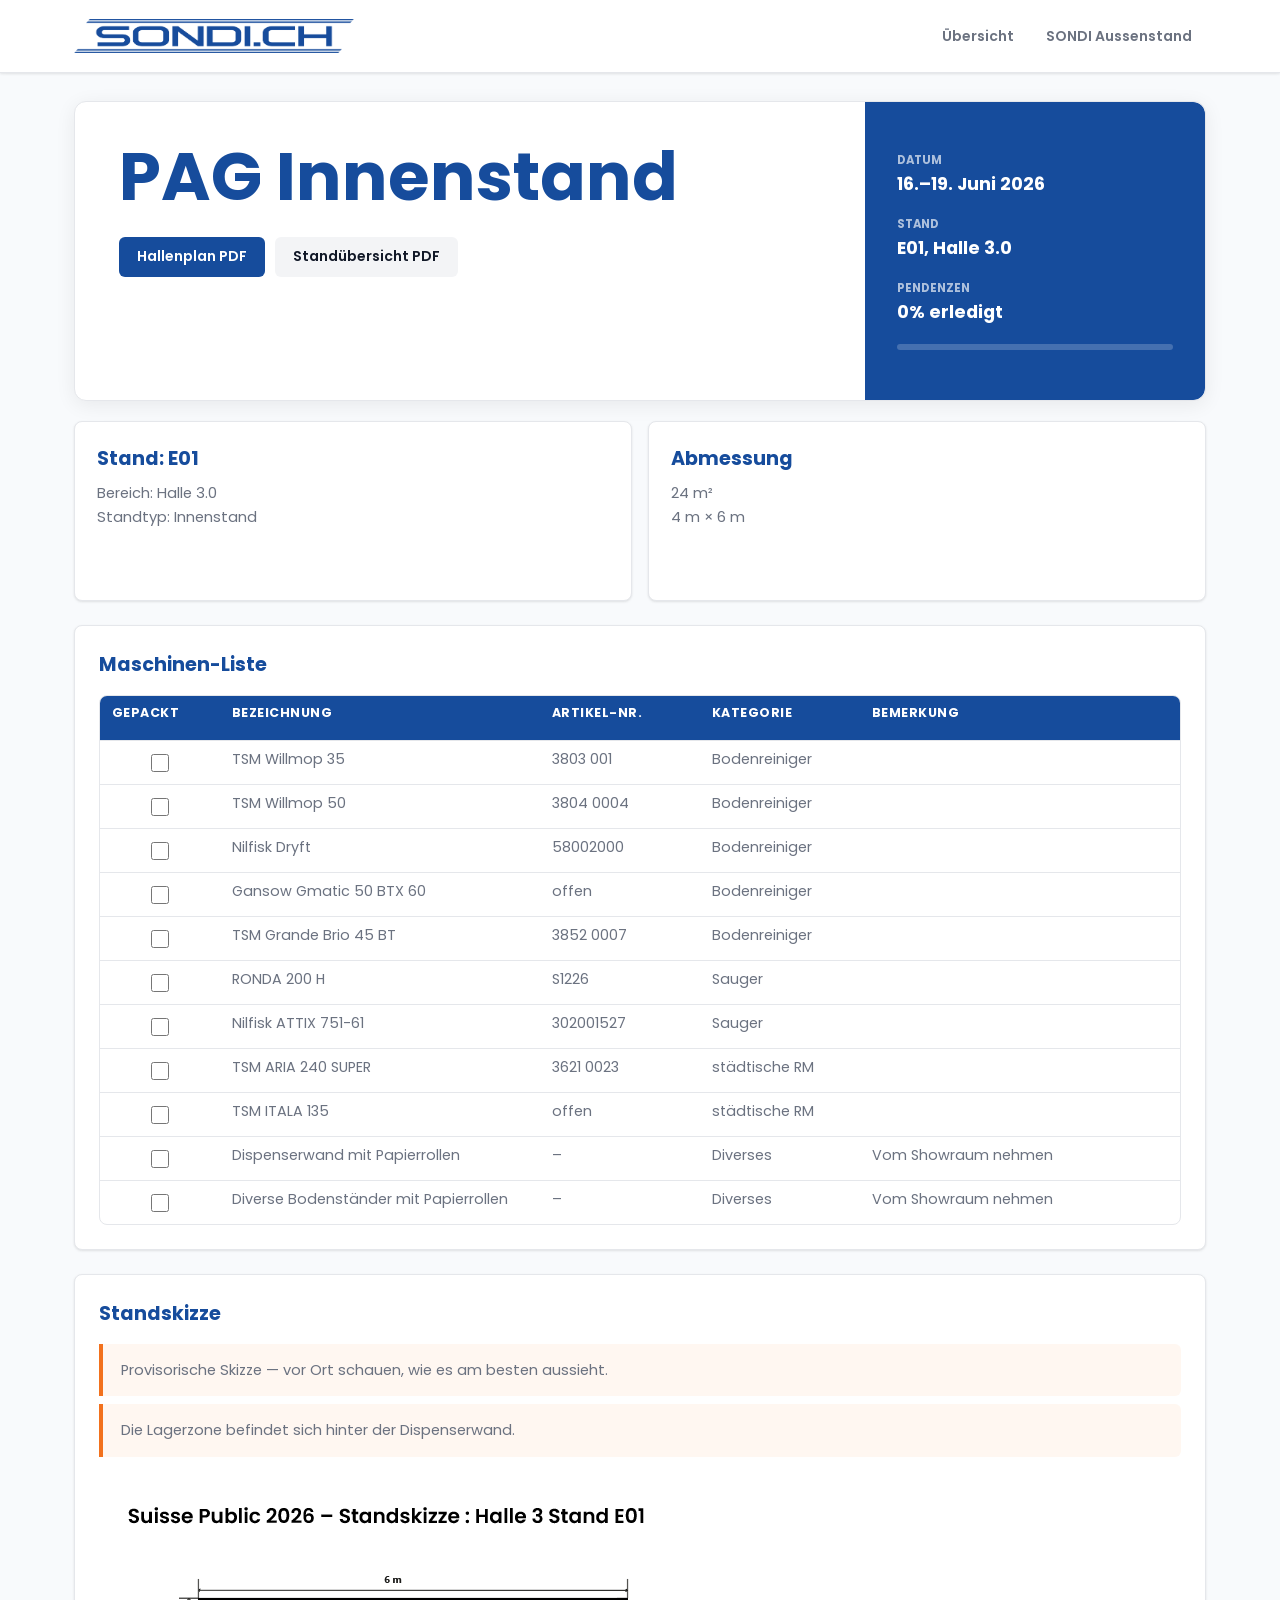
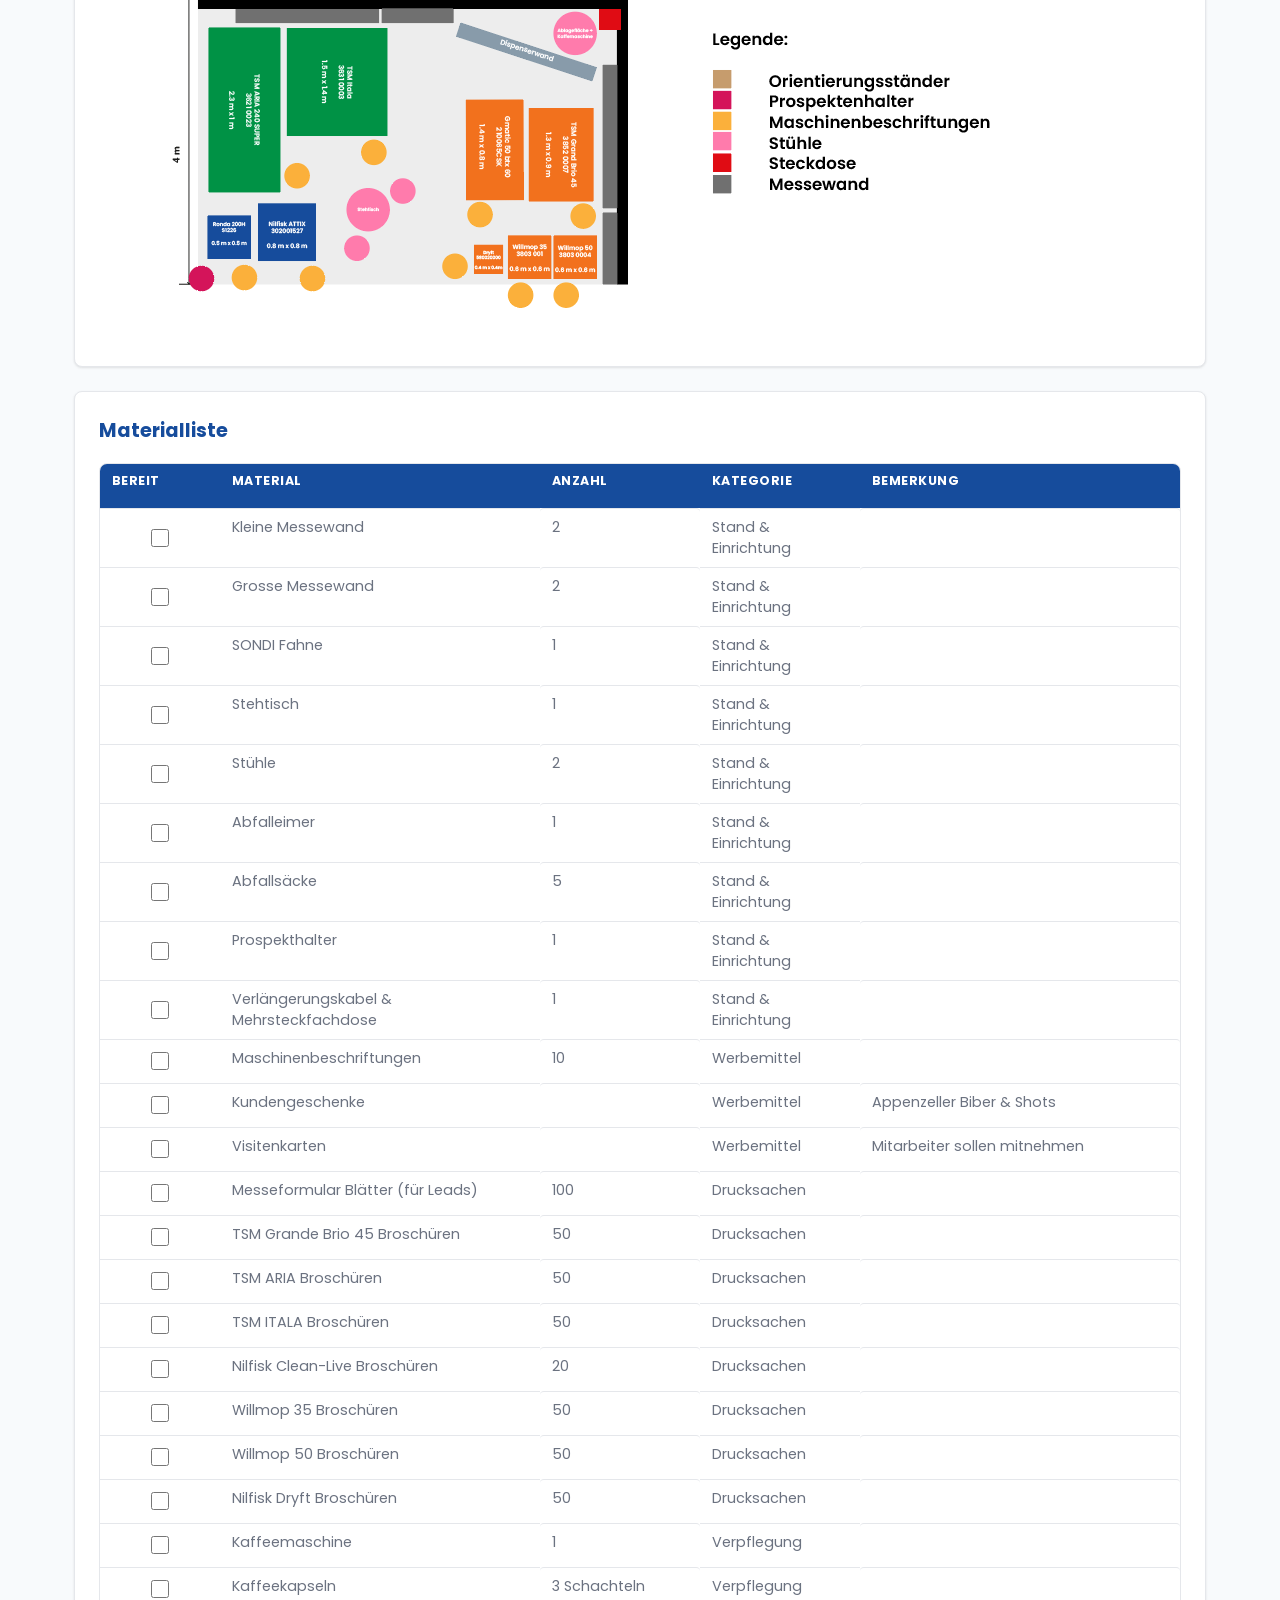
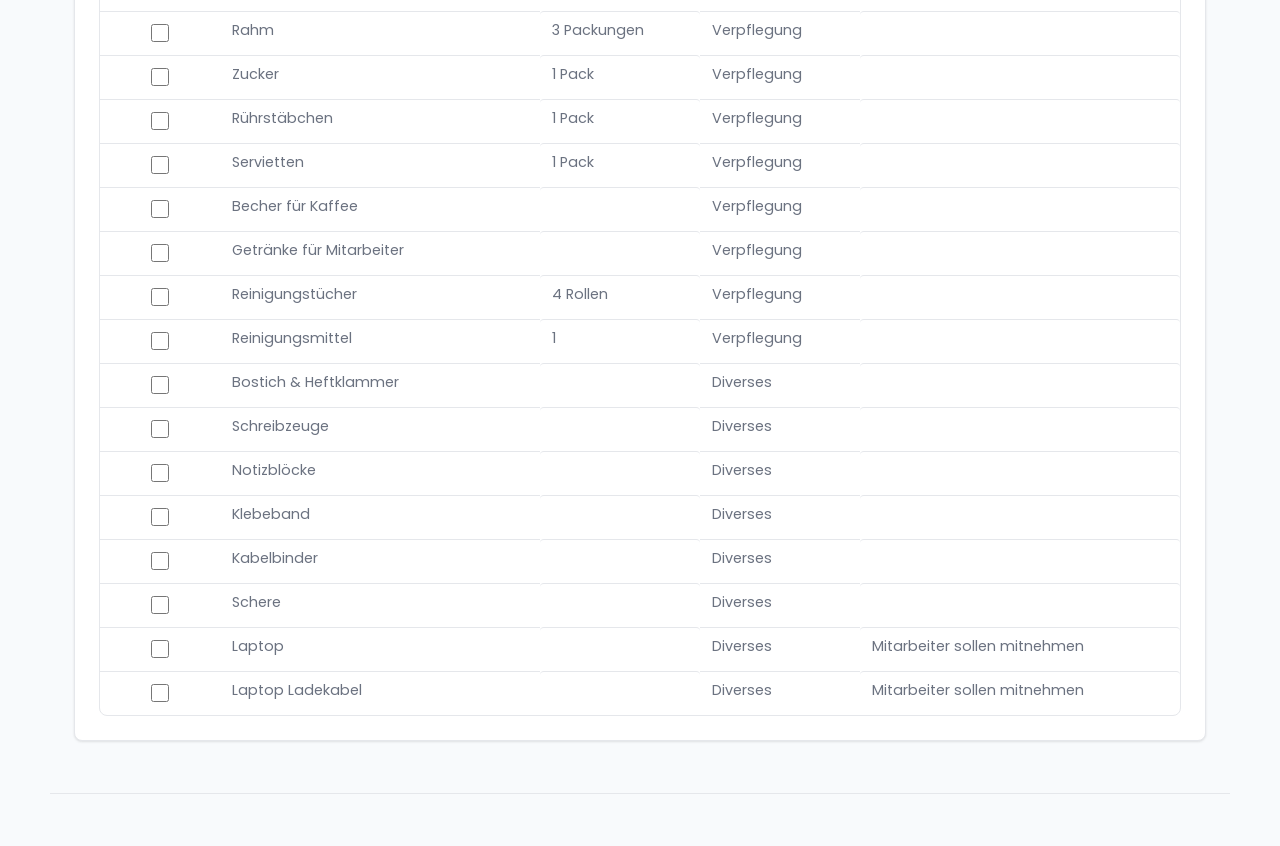
==== pag-innenstand.html @ 59995b6c "Add files via upload" ====
<!doctype html>
<html lang="de">
  <head>
    <meta charset="utf-8">
    <meta name="viewport" content="width=device-width, initial-scale=1">
    <title>PAG Innenstand | Suisse Public 2026</title>
    <link rel="preconnect" href="https://fonts.googleapis.com">
    <link rel="preconnect" href="https://fonts.gstatic.com" crossorigin>
    <link href="https://fonts.googleapis.com/css2?family=Poppins:wght@400;500;600;700;800&display=swap" rel="stylesheet">
    <link rel="stylesheet" href="suisse-public-2026.css">
  </head>
  <body>

    <header class="topbar">
      <div class="topbar-inner">
        <a class="brand" href="suisse-public-2026.html" aria-label="SONDI.CH Startseite">
          <img src="Logo sondi.ch_RGB.jpg" alt="SONDI.CH Logo" onerror="this.parentElement.classList.add('logo-missing')">
          <span>SONDI.CH</span>
        </a>
        <nav aria-label="Seitennavigation">
          <a href="suisse-public-2026.html">Übersicht</a>
          <a href="sondi-aussenstand.html">SONDI Aussenstand</a>
        </nav>
      </div>
    </header>

    <main>
      <section class="hero" id="infos">
        <div class="hero-copy">
          <h1>PAG Innenstand</h1>
          <div class="hero-actions">
            <a class="primary-action" href="SPU26_Halle_3.0.pdf" target="_blank" rel="noreferrer">Hallenplan PDF</a>
            <a class="secondary-action" href="Spu_Tech-Ver%20HA_193311_20260505111427_W0244836.pdf" target="_blank" rel="noreferrer">Standübersicht PDF</a>
          </div>
        </div>
        <aside class="status-panel" aria-label="Projekt Kennzahlen">
          <div>
            <span class="label">Datum</span>
            <strong>16.–19. Juni 2026</strong>
          </div>
          <div>
            <span class="label">Stand</span>
            <strong>E01, Halle 3.0</strong>
          </div>
          <div>
            <span class="label">Pendenzen</span>
            <strong><span id="progressValue">0</span>% erledigt</strong>
          </div>
          <div class="progress-track" aria-hidden="true">
            <span id="progressBar"></span>
          </div>
        </aside>
      </section>

      <section class="quick-grid two-col-grid" aria-label="Stand-Informationen">
        <article>
          <h2>Stand: E01</h2>
          <p>Bereich: Halle 3.0<br>Standtyp: Innenstand</p>
        </article>
        <article>
          <h2>Abmessung</h2>
          <p>24 m²<br>4 m × 6 m</p>
        </article>
      </section>

      <section class="table-section" id="maschinen">
        <div class="section-head compact">
          <h2>Maschinen-Liste</h2>
        </div>
        <div class="data-table machine-table" role="table" aria-label="Maschinen-Liste">
          <div class="table-head" role="row">
            <span role="columnheader">Gepackt</span>
            <span role="columnheader">Bezeichnung</span>
            <span role="columnheader">Artikel-Nr.</span>
            <span role="columnheader">Kategorie</span>
            <span role="columnheader">Bemerkung</span>
          </div>

          <!-- Bodenreiniger -->
          <div role="row"><span><input type="checkbox" data-check="pag-willmop35"></span><span>TSM Willmop 35</span><span>3803 001</span><span>Bodenreiniger</span><span></span></div>
          <div role="row"><span><input type="checkbox" data-check="pag-willmop50"></span><span>TSM Willmop 50</span><span>3804 0004</span><span>Bodenreiniger</span><span></span></div>
          <div role="row"><span><input type="checkbox" data-check="pag-nilfisk-dryft"></span><span>Nilfisk Dryft</span><span>58002000</span><span>Bodenreiniger</span><span></span></div>
          <div role="row"><span><input type="checkbox" data-check="pag-gansow-gmatic"></span><span>Gansow Gmatic 50 BTX 60</span><span>offen</span><span>Bodenreiniger</span><span></span></div>
          <div role="row"><span><input type="checkbox" data-check="pag-grande-brio45"></span><span>TSM Grande Brio 45 BT</span><span>3852 0007</span><span>Bodenreiniger</span><span></span></div>


          <!-- Sauger -->
          <div role="row"><span><input type="checkbox" data-check="pag-ronda200"></span><span>RONDA 200 H</span><span>S1226</span><span>Sauger</span><span></span></div>
          <div role="row"><span><input type="checkbox" data-check="pag-attix751"></span><span>Nilfisk ATTIX 751-61</span><span>302001527</span><span>Sauger</span><span></span></div>

          <!-- städtische RMn -->
          <div role="row"><span><input type="checkbox" data-check="pag-aria240"></span><span>TSM ARIA 240 SUPER</span><span>3621 0023</span><span>städtische RM</span><span></span></div>
          <div role="row"><span><input type="checkbox" data-check="pag-itala135"></span><span>TSM ITALA 135</span><span>offen</span><span>städtische RM</span><span></span></div>

          <!-- Diverses -->
          <div role="row"><span><input type="checkbox" data-check="pag-dispenserwand"></span><span>Dispenserwand mit Papierrollen</span><span>–</span><span>Diverses</span><span>Vom Showraum nehmen</span></div>
          <div role="row"><span><input type="checkbox" data-check="pag-bodenstaender"></span><span>Diverse Bodenständer mit Papierrollen</span><span>–</span><span>Diverses</span><span>Vom Showraum nehmen</span></div>
        </div>
      </section>

      <section class="info-band" id="standskizze">
        <div class="section-head compact">
          <h2>Standskizze</h2>
        </div>
        <div class="notice">
          Provisorische Skizze — vor Ort schauen, wie es am besten aussieht.
        </div>
        <div class="notice" style="margin-top: 8px;">
          Die Lagerzone befindet sich hinter der Dispenserwand.
        </div>
        <img src="Standsskizze%20PAG.png" alt="Standskizze PAG Innenstand" style="display:block; max-width:100%; border-radius:var(--radius); margin-top:18px;">
      </section>

      <section class="table-section" id="materialliste">
        <div class="section-head compact">
          <h2>Materialliste</h2>
        </div>
        <div class="data-table material-table" role="table" aria-label="Materialliste" style="margin-top: 18px;">
          <div class="table-head" role="row">
            <span role="columnheader">Bereit</span>
            <span role="columnheader">Material</span>
            <span role="columnheader">Anzahl</span>
            <span role="columnheader">Kategorie</span>
            <span role="columnheader">Bemerkung</span>
          </div>

          <!-- Stand & Einrichtung -->
          <div role="row"><span><input type="checkbox" data-check="pag-mat-messewand-klein"></span><span>Kleine Messewand</span><span contenteditable="true" data-field="pag-anz-messewand-klein">2</span><span>Stand &amp; Einrichtung</span><span contenteditable="true" data-field="pag-bem-messewand-klein"></span></div>
          <div role="row"><span><input type="checkbox" data-check="pag-mat-messewand-gross"></span><span>Grosse Messewand</span><span contenteditable="true" data-field="pag-anz-messewand-gross">2</span><span>Stand &amp; Einrichtung</span><span contenteditable="true" data-field="pag-bem-messewand-gross"></span></div>
          <div role="row"><span><input type="checkbox" data-check="pag-mat-fahne"></span><span>SONDI Fahne</span><span contenteditable="true" data-field="pag-anz-fahne">1</span><span>Stand &amp; Einrichtung</span><span contenteditable="true" data-field="pag-bem-fahne"></span></div>
          <div role="row"><span><input type="checkbox" data-check="pag-mat-stehtisch"></span><span>Stehtisch</span><span contenteditable="true" data-field="pag-anz-stehtisch">1</span><span>Stand &amp; Einrichtung</span><span contenteditable="true" data-field="pag-bem-stehtisch"></span></div>
          <div role="row"><span><input type="checkbox" data-check="pag-mat-stuehle"></span><span>Stühle</span><span contenteditable="true" data-field="pag-anz-stuehle">2</span><span>Stand &amp; Einrichtung</span><span contenteditable="true" data-field="pag-bem-stuehle"></span></div>
          <div role="row"><span><input type="checkbox" data-check="pag-mat-abfalleimer"></span><span>Abfalleimer</span><span contenteditable="true" data-field="pag-anz-abfalleimer">1</span><span>Stand &amp; Einrichtung</span><span contenteditable="true" data-field="pag-bem-abfalleimer"></span></div>
          <div role="row"><span><input type="checkbox" data-check="pag-mat-abfallsaecke"></span><span>Abfallsäcke</span><span contenteditable="true" data-field="pag-anz-abfallsaecke">5</span><span>Stand &amp; Einrichtung</span><span contenteditable="true" data-field="pag-bem-abfallsaecke"></span></div>
          <div role="row"><span><input type="checkbox" data-check="pag-mat-prospekthalter"></span><span>Prospekthalter</span><span contenteditable="true" data-field="pag-anz-prospekthalter">1</span><span>Stand &amp; Einrichtung</span><span contenteditable="true" data-field="pag-bem-prospekthalter"></span></div>
          <div role="row"><span><input type="checkbox" data-check="pag-mat-verlaengerung"></span><span>Verlängerungskabel &amp; Mehrsteckfachdose</span><span contenteditable="true" data-field="pag-anz-verlaengerung">1</span><span>Stand &amp; Einrichtung</span><span contenteditable="true" data-field="pag-bem-verlaengerung"></span></div>

          <!-- Werbemittel -->
          <div role="row"><span><input type="checkbox" data-check="pag-mat-maschinenbeschriftungen"></span><span>Maschinenbeschriftungen</span><span contenteditable="true" data-field="pag-anz-maschinenbeschriftungen">10</span><span>Werbemittel</span><span contenteditable="true" data-field="pag-bem-maschinenbeschriftungen"></span></div>
          <div role="row"><span><input type="checkbox" data-check="pag-mat-kundengeschenke"></span><span>Kundengeschenke</span><span contenteditable="true" data-field="pag-anz-kundengeschenke"></span><span>Werbemittel</span><span contenteditable="true" data-field="pag-bem-kundengeschenke">Appenzeller Biber &amp; Shots</span></div>
          <div role="row"><span><input type="checkbox" data-check="pag-mat-visitenkarten"></span><span>Visitenkarten</span><span contenteditable="true" data-field="pag-anz-visitenkarten"></span><span>Werbemittel</span><span contenteditable="true" data-field="pag-bem-visitenkarten">Mitarbeiter sollen mitnehmen</span></div>

          <!-- Drucksachen -->
          <div role="row"><span><input type="checkbox" data-check="pag-mat-messeformular"></span><span>Messeformular Blätter (für Leads)</span><span contenteditable="true" data-field="pag-anz-messeformular">100</span><span>Drucksachen</span><span contenteditable="true" data-field="pag-bem-messeformular"></span></div>
          <div role="row"><span><input type="checkbox" data-check="pag-mat-bro-grande-brio"></span><span>TSM Grande Brio 45 Broschüren</span><span contenteditable="true" data-field="pag-anz-bro-grande-brio">50</span><span>Drucksachen</span><span contenteditable="true" data-field="pag-bem-bro-grande-brio"></span></div>
          <div role="row"><span><input type="checkbox" data-check="pag-mat-bro-aria"></span><span>TSM ARIA Broschüren</span><span contenteditable="true" data-field="pag-anz-bro-aria">50</span><span>Drucksachen</span><span contenteditable="true" data-field="pag-bem-bro-aria"></span></div>
          <div role="row"><span><input type="checkbox" data-check="pag-mat-bro-itala"></span><span>TSM ITALA Broschüren</span><span contenteditable="true" data-field="pag-anz-bro-itala">50</span><span>Drucksachen</span><span contenteditable="true" data-field="pag-bem-bro-itala"></span></div>
          <div role="row"><span><input type="checkbox" data-check="pag-mat-bro-nilfisk"></span><span>Nilfisk Clean-Live Broschüren</span><span contenteditable="true" data-field="pag-anz-bro-nilfisk">20</span><span>Drucksachen</span><span contenteditable="true" data-field="pag-bem-bro-nilfisk"></span></div>
          <div role="row"><span><input type="checkbox" data-check="pag-mat-bro-willmop35"></span><span>Willmop 35 Broschüren</span><span contenteditable="true" data-field="pag-anz-bro-willmop35">50</span><span>Drucksachen</span><span contenteditable="true" data-field="pag-bem-bro-willmop35"></span></div>
          <div role="row"><span><input type="checkbox" data-check="pag-mat-bro-willmop50"></span><span>Willmop 50 Broschüren</span><span contenteditable="true" data-field="pag-anz-bro-willmop50">50</span><span>Drucksachen</span><span contenteditable="true" data-field="pag-bem-bro-willmop50"></span></div>
          <div role="row"><span><input type="checkbox" data-check="pag-mat-bro-dryft"></span><span>Nilfisk Dryft Broschüren</span><span contenteditable="true" data-field="pag-anz-bro-dryft">50</span><span>Drucksachen</span><span contenteditable="true" data-field="pag-bem-bro-dryft"></span></div>

          <!-- Verpflegung -->
          <div role="row"><span><input type="checkbox" data-check="pag-mat-kaffeemaschine"></span><span>Kaffeemaschine</span><span contenteditable="true" data-field="pag-anz-kaffeemaschine">1</span><span>Verpflegung</span><span contenteditable="true" data-field="pag-bem-kaffeemaschine"></span></div>
          <div role="row"><span><input type="checkbox" data-check="pag-mat-kaffeekapseln"></span><span>Kaffeekapseln</span><span contenteditable="true" data-field="pag-anz-kaffeekapseln">3 Schachteln</span><span>Verpflegung</span><span contenteditable="true" data-field="pag-bem-kaffeekapseln"></span></div>
          <div role="row"><span><input type="checkbox" data-check="pag-mat-rahm"></span><span>Rahm</span><span contenteditable="true" data-field="pag-anz-rahm">3 Packungen</span><span>Verpflegung</span><span contenteditable="true" data-field="pag-bem-rahm"></span></div>
          <div role="row"><span><input type="checkbox" data-check="pag-mat-zucker"></span><span>Zucker</span><span contenteditable="true" data-field="pag-anz-zucker">1 Pack</span><span>Verpflegung</span><span contenteditable="true" data-field="pag-bem-zucker"></span></div>
          <div role="row"><span><input type="checkbox" data-check="pag-mat-ruehrstaebchen"></span><span>Rührstäbchen</span><span contenteditable="true" data-field="pag-anz-ruehrstaebchen">1 Pack</span><span>Verpflegung</span><span contenteditable="true" data-field="pag-bem-ruehrstaebchen"></span></div>
          <div role="row"><span><input type="checkbox" data-check="pag-mat-servietten"></span><span>Servietten</span><span contenteditable="true" data-field="pag-anz-servietten">1 Pack</span><span>Verpflegung</span><span contenteditable="true" data-field="pag-bem-servietten"></span></div>
          <div role="row"><span><input type="checkbox" data-check="pag-mat-becher"></span><span>Becher für Kaffee</span><span contenteditable="true" data-field="pag-anz-becher"></span><span>Verpflegung</span><span contenteditable="true" data-field="pag-bem-becher"></span></div>
          <div role="row"><span><input type="checkbox" data-check="pag-mat-getraenke"></span><span>Getränke für Mitarbeiter</span><span contenteditable="true" data-field="pag-anz-getraenke"></span><span>Verpflegung</span><span contenteditable="true" data-field="pag-bem-getraenke"></span></div>
          <div role="row"><span><input type="checkbox" data-check="pag-mat-reinigungstuecher"></span><span>Reinigungstücher</span><span contenteditable="true" data-field="pag-anz-reinigungstuecher">4 Rollen</span><span>Verpflegung</span><span contenteditable="true" data-field="pag-bem-reinigungstuecher"></span></div>
          <div role="row"><span><input type="checkbox" data-check="pag-mat-reinigungsmittel"></span><span>Reinigungsmittel</span><span contenteditable="true" data-field="pag-anz-reinigungsmittel">1</span><span>Verpflegung</span><span contenteditable="true" data-field="pag-bem-reinigungsmittel"></span></div>

          <!-- Diverses -->
          <div role="row"><span><input type="checkbox" data-check="pag-mat-bostich"></span><span>Bostich &amp; Heftklammer</span><span contenteditable="true" data-field="pag-anz-bostich"></span><span>Diverses</span><span contenteditable="true" data-field="pag-bem-bostich"></span></div>
          <div role="row"><span><input type="checkbox" data-check="pag-mat-schreibzeuge"></span><span>Schreibzeuge</span><span contenteditable="true" data-field="pag-anz-schreibzeuge"></span><span>Diverses</span><span contenteditable="true" data-field="pag-bem-schreibzeuge"></span></div>
          <div role="row"><span><input type="checkbox" data-check="pag-mat-notizblock"></span><span>Notizblöcke</span><span contenteditable="true" data-field="pag-anz-notizblock"></span><span>Diverses</span><span contenteditable="true" data-field="pag-bem-notizblock"></span></div>
          <div role="row"><span><input type="checkbox" data-check="pag-mat-klebeband"></span><span>Klebeband</span><span contenteditable="true" data-field="pag-anz-klebeband"></span><span>Diverses</span><span contenteditable="true" data-field="pag-bem-klebeband"></span></div>
          <div role="row"><span><input type="checkbox" data-check="pag-mat-kabelbinder"></span><span>Kabelbinder</span><span contenteditable="true" data-field="pag-anz-kabelbinder"></span><span>Diverses</span><span contenteditable="true" data-field="pag-bem-kabelbinder"></span></div>
          <div role="row"><span><input type="checkbox" data-check="pag-mat-schere"></span><span>Schere</span><span contenteditable="true" data-field="pag-anz-schere"></span><span>Diverses</span><span contenteditable="true" data-field="pag-bem-schere"></span></div>
          <div role="row"><span><input type="checkbox" data-check="pag-mat-laptop"></span><span>Laptop</span><span contenteditable="true" data-field="pag-anz-laptop"></span><span>Diverses</span><span contenteditable="true" data-field="pag-bem-laptop">Mitarbeiter sollen mitnehmen</span></div>
          <div role="row"><span><input type="checkbox" data-check="pag-mat-laptop-kabel"></span><span>Laptop Ladekabel</span><span contenteditable="true" data-field="pag-anz-laptop-kabel"></span><span>Diverses</span><span contenteditable="true" data-field="pag-bem-laptop-kabel">Mitarbeiter sollen mitnehmen</span></div>
        </div>
      </section>

    </main>

    <footer></footer>

    <script src="suisse-public-2026.js"></script>
  </body>
</html>
---- suisse-public-2026.css ----
:root {
  --orange: #f2711d;
  --blue: #164c9c;
  --blue-light: rgba(22, 76, 156, 0.08);
  --gray: #6b7280;
  --light: #f8fafc;
  --ink: #111827;
  --white: #ffffff;
  --line: #e5e7eb;
  --surface: #f3f4f6;
  --shadow-sm: 0 1px 3px rgba(0, 0, 0, 0.07), 0 1px 2px rgba(0, 0, 0, 0.04);
  --shadow: 0 4px 20px rgba(0, 0, 0, 0.07);
  --radius: 8px;
  --radius-sm: 6px;
  --radius-lg: 12px;
  --radius-pill: 999px;
  --transition: 150ms ease;
}

* {
  box-sizing: border-box;
}

html {
  scroll-behavior: smooth;
}

body {
  margin: 0;
  font-family: "Poppins", Arial, sans-serif;
  color: var(--ink);
  background: var(--light);
  -webkit-font-smoothing: antialiased;
}

a {
  color: var(--blue);
  font-weight: 600;
  text-decoration: none;
  transition: color var(--transition);
}

a:hover {
  color: var(--orange);
}

/* ── Topbar ─────────────────────────────────────────── */

.topbar {
  background: var(--white);
  border-bottom: 1px solid var(--line);
  position: sticky;
  top: 0;
  z-index: 10;
  box-shadow: var(--shadow-sm);
}

.topbar-inner {
  align-items: center;
  display: flex;
  gap: 24px;
  justify-content: space-between;
  margin: 0 auto;
  max-width: 1180px;
  min-height: 72px;
  padding: 14px 24px;
}

.brand {
  align-items: center;
  color: var(--blue);
  display: flex;
  min-width: 160px;
  text-decoration: none;
}

.brand img {
  display: block;
  max-height: 48px;
  max-width: 280px;
  object-fit: contain;
  width: min(280px, 40vw);
}

.brand span {
  color: var(--blue);
  display: none;
  font-size: 1.75rem;
  font-weight: 800;
}

.brand.logo-missing img {
  display: none;
}

.brand.logo-missing span {
  display: inline-block;
}

nav {
  display: flex;
  flex-wrap: wrap;
  gap: 4px;
  justify-content: flex-end;
}

nav a {
  border-radius: var(--radius-sm);
  color: var(--gray);
  font-size: 0.875rem;
  font-weight: 600;
  padding: 8px 14px;
  transition: background var(--transition), color var(--transition);
}

nav a:hover {
  background: var(--surface);
  color: var(--ink);
}

/* ── Landing Page ────────────────────────────────────── */

.landing-page {
  background: var(--white);
}

.landing-page .topbar {
  background: var(--white);
  border-bottom: none;
  box-shadow: none;
}

.landing-page .topbar-inner {
  justify-content: center;
  min-height: 88px;
}

.landing-page .brand img {
  max-height: 60px;
  width: min(320px, 55vw);
}

.landing-page main {
  min-height: calc(100vh - 160px);
}

.landing-hero {
  padding: 52px 0 20px;
  text-align: center;
}

.landing-hero h1 {
  margin-bottom: 12px;
}

.landing-hero .lead {
  margin: 0 auto;
}

.stand-choice-grid {
  display: grid;
  gap: 20px;
  grid-template-columns: repeat(2, minmax(0, 1fr));
  margin-top: 20px;
}

.stand-choice {
  background: var(--white);
  border: 1px solid var(--line);
  border-radius: var(--radius-lg);
  box-shadow: var(--shadow-sm);
  color: var(--ink);
  display: flex;
  flex-direction: column;
  min-height: 280px;
  padding: 28px;
  text-decoration: none;
  transition: box-shadow var(--transition), transform var(--transition), border-color var(--transition);
}

.stand-choice:hover {
  border-color: var(--orange);
  box-shadow: var(--shadow);
  color: var(--ink);
  transform: translateY(-2px);
}

.stand-choice h2 {
  color: var(--blue);
  font-size: 1.6rem;
  margin-bottom: 10px;
}

.stand-choice p {
  color: var(--gray);
  line-height: 1.65;
}

.stand-choice strong {
  color: var(--orange);
  margin-top: auto;
  font-size: 0.9rem;
}


/* ── Main Layout ─────────────────────────────────────── */

main {
  margin: 0 auto;
  max-width: 1180px;
  padding: 28px 24px 52px;
}

.page-title {
  align-items: end;
  display: grid;
  gap: 18px;
  grid-template-columns: minmax(0, 1fr) 300px;
  margin-bottom: 22px;
}

.page-title h1 {
  margin-bottom: 0;
}

/* ── Progress Card ───────────────────────────────────── */

.progress-card {
  background: var(--blue);
  border-radius: var(--radius);
  color: var(--white);
  padding: 20px;
}

.progress-card > span {
  color: rgba(255, 255, 255, 0.7);
  display: block;
  font-size: 0.75rem;
  font-weight: 700;
  margin-bottom: 4px;
  text-transform: uppercase;
  letter-spacing: 0.05em;
}

.progress-card strong {
  display: block;
  font-size: 1.25rem;
  margin-bottom: 10px;
}

/* ── Hero ────────────────────────────────────────────── */

.hero {
  align-items: stretch;
  background: var(--white);
  border: 1px solid var(--line);
  border-radius: var(--radius-lg);
  box-shadow: var(--shadow);
  display: grid;
  gap: 0;
  grid-template-columns: minmax(0, 1fr) 340px;
  min-height: 300px;
  overflow: hidden;
}

.hero-copy {
  padding: 40px 44px 36px;
}

.eyebrow {
  color: var(--orange);
  font-size: 0.75rem;
  font-weight: 700;
  letter-spacing: 0.06em;
  margin: 0 0 8px;
  text-transform: uppercase;
}

h1,
h2,
h3,
p {
  margin-top: 0;
}

h1 {
  color: var(--blue);
  font-size: clamp(2rem, 5.5vw, 4.2rem);
  line-height: 1.05;
  margin-bottom: 16px;
}

.lead {
  color: var(--gray);
  font-size: 1.05rem;
  line-height: 1.7;
  max-width: 580px;
}

.hero-actions {
  display: flex;
  flex-wrap: wrap;
  gap: 10px;
  margin-top: 24px;
}

/* ── Buttons ─────────────────────────────────────────── */

.primary-action,
.secondary-action,
button,
.fact-link a {
  align-items: center;
  background: var(--blue);
  border: none;
  border-radius: var(--radius-sm);
  color: var(--white);
  cursor: pointer;
  display: inline-flex;
  font: inherit;
  font-size: 0.875rem;
  font-weight: 600;
  justify-content: center;
  min-height: 40px;
  padding: 9px 18px;
  transition: background var(--transition), transform var(--transition), box-shadow var(--transition);
}

.primary-action:hover,
.secondary-action:hover,
button:hover,
.fact-link a:hover {
  background: var(--orange);
  color: var(--white);
  box-shadow: 0 4px 12px rgba(242, 113, 29, 0.3);
}

.secondary-action {
  background: var(--surface);
  color: var(--ink);
}

.secondary-action:hover {
  background: var(--orange);
  color: var(--white);
}

/* ── Status Panel ────────────────────────────────────── */

.status-panel {
  background: var(--blue);
  border-radius: 0 var(--radius-lg) var(--radius-lg) 0;
  color: var(--white);
  display: flex;
  flex-direction: column;
  gap: 20px;
  justify-content: center;
  padding: 32px;
}

.label {
  color: rgba(255, 255, 255, 0.65);
  display: block;
  font-size: 0.72rem;
  font-weight: 700;
  letter-radius: 0.05em;
  margin-bottom: 4px;
  text-transform: uppercase;
}

.status-panel strong {
  display: block;
  font-size: 1.1rem;
  line-height: 1.3;
}

.progress-track {
  background: rgba(255, 255, 255, 0.2);
  border-radius: var(--radius-pill);
  height: 6px;
  overflow: hidden;
}

.progress-track span {
  background: var(--orange);
  border-radius: var(--radius-pill);
  display: block;
  height: 100%;
  transition: width 0.6s ease;
  width: 0;
}

/* ── Grids ───────────────────────────────────────────── */

.quick-grid,
.facts-grid,
.pdf-grid,
.checklist-grid,
.timeline-grid,
.machine-grid,
.risk-grid {
  display: grid;
  gap: 16px;
  margin-top: 20px;
}

.quick-grid {
  grid-template-columns: repeat(4, minmax(0, 1fr));
}

.two-col-grid {
  grid-template-columns: repeat(2, minmax(0, 1fr));
}

.facts-grid {
  display: grid;
  gap: 12px;
  grid-template-columns: repeat(6, minmax(0, 1fr));
  margin-top: 0;
}

/* ── Cards ───────────────────────────────────────────── */

.quick-grid article,
.facts-grid article,
.pdf-grid article,
.checklist-card,
.notes-section,
.team-layout,
.info-band,
.machine-section,
.open-points,
.table-section,
.timeline-grid article,
.risk {
  background: var(--white);
  border: 1px solid var(--line);
  border-radius: var(--radius);
  box-shadow: var(--shadow-sm);
}

.quick-grid article,
.pdf-grid article {
  min-height: 180px;
  padding: 22px;
  transition: box-shadow var(--transition), transform var(--transition);
}

.quick-grid article:hover {
  box-shadow: var(--shadow);
  transform: translateY(-1px);
}

.facts-grid article {
  min-height: 130px;
  padding: 20px;
}

.facts-grid h2 {
  color: var(--blue);
  font-size: 0.95rem;
  margin-bottom: 8px;
}

.facts-grid p {
  color: var(--gray);
  font-size: 0.9rem;
  line-height: 1.55;
  margin-bottom: 0;
}

.fact-link a {
  display: inline-flex;
  align-items: center;
  font-weight: 600;
  min-height: 36px;
  padding: 7px 14px;
  font-size: 0.85rem;
}

/* ── PDF Grid ────────────────────────────────────────── */

.pdf-grid {
  grid-template-columns: repeat(2, minmax(0, 1fr));
}

.pdf-grid article {
  align-items: flex-start;
  display: flex;
  flex-direction: column;
  justify-content: space-between;
}

/* ── Chips / Badges ──────────────────────────────────── */

.chip {
  border-radius: var(--radius-pill);
  display: inline-block;
  font-size: 0.72rem;
  font-weight: 700;
  letter-spacing: 0.04em;
  margin-bottom: 14px;
  padding: 4px 12px;
  text-transform: uppercase;
}

.chip.blue {
  background: rgba(22, 76, 156, 0.1);
  color: var(--blue);
}

.chip.orange {
  background: rgba(242, 113, 29, 0.12);
  color: #b84f0a;
}

.chip.gray {
  background: var(--surface);
  color: var(--gray);
}

/* ── Headings in cards ───────────────────────────────── */

.quick-grid h2,
.section-head h2 {
  color: var(--blue);
  font-size: 1.2rem;
  margin-bottom: 8px;
}

.quick-grid p,
.pdf-grid p,
.split-grid p,
.team-grid p,
.machine-grid p,
.notice,
.risk p {
  color: var(--gray);
  font-size: 0.92rem;
  line-height: 1.65;
}

/* ── Section Head ────────────────────────────────────── */

.section-head {
  margin: 44px 0 16px;
}

.section-head.compact {
  margin: 0 0 16px;
}

/* ── Checklist ───────────────────────────────────────── */

.checklist-grid {
  grid-template-columns: repeat(2, minmax(0, 1fr));
}

.checklist-card {
  padding: 22px;
}

.card-title {
  align-items: center;
  border-bottom: 1px solid var(--line);
  display: flex;
  gap: 12px;
  justify-content: space-between;
  margin-bottom: 12px;
  padding-bottom: 12px;
}

.card-title h3 {
  color: var(--blue);
  font-size: 1.05rem;
  margin-bottom: 0;
}

.count {
  color: var(--orange);
  font-weight: 700;
  font-size: 0.875rem;
}

label {
  align-items: flex-start;
  color: var(--gray);
  display: flex;
  gap: 10px;
  line-height: 1.45;
  margin: 11px 0;
}

input[type="checkbox"] {
  accent-color: var(--orange);
  border-radius: 4px;
  flex: 0 0 auto;
  height: 18px;
  margin-top: 2px;
  width: 18px;
}

label:has(input:checked) {
  color: var(--ink);
  font-weight: 500;
}

/* ── Info Band / Sections ────────────────────────────── */

.info-band,
.machine-section,
.open-points,
.table-section {
  margin-top: 24px;
  padding: 24px;
}

/* ── Pill List ───────────────────────────────────────── */

.pill-list {
  display: flex;
  flex-wrap: wrap;
  gap: 8px;
}

.pill-list span,
.machine-brand,
.risk span {
  background: var(--blue-light);
  border-radius: var(--radius-pill);
  color: var(--blue);
  display: inline-block;
  font-size: 0.75rem;
  font-weight: 700;
  letter-spacing: 0.03em;
  padding: 4px 12px;
  text-transform: uppercase;
}

/* ── Split / Team Grids ──────────────────────────────── */

.split-grid,
.team-grid {
  display: grid;
  gap: 16px;
  grid-template-columns: repeat(2, minmax(0, 1fr));
  margin-top: 20px;
}

.three-columns {
  grid-template-columns: repeat(3, minmax(0, 1fr));
}

.split-grid article,
.team-grid article {
  border: 1px solid var(--line);
  border-radius: var(--radius);
  padding: 20px;
}

.split-grid h3,
.team-grid h3,
.timeline-grid h2,
.machine-grid h3,
.risk h3 {
  color: var(--blue);
  font-size: 1rem;
  margin-bottom: 8px;
}

ul {
  color: var(--gray);
  line-height: 1.6;
  margin: 0;
  padding-left: 18px;
}

li + li {
  margin-top: 6px;
}

.name-list {
  color: var(--ink);
  font-weight: 600;
}

/* ── Timeline ────────────────────────────────────────── */

.timeline-grid {
  grid-template-columns: repeat(3, minmax(0, 1fr));
}

.timeline-grid article,
.risk {
  padding: 22px;
}

/* ── Machine Grid ────────────────────────────────────── */

.machine-grid {
  grid-template-columns: repeat(4, minmax(0, 1fr));
}

.machine-grid article {
  border: 1px solid var(--line);
  border-radius: var(--radius);
  min-height: 160px;
  padding: 18px;
}

.machine-brand {
  background: rgba(242, 113, 29, 0.1);
  border-radius: var(--radius-pill);
  color: #b84f0a;
  margin-bottom: 12px;
}

/* ── Notice ──────────────────────────────────────────── */

.notice {
  background: rgba(242, 113, 29, 0.06);
  border-left: 4px solid var(--orange);
  border-radius: 0 var(--radius-sm) var(--radius-sm) 0;
  margin-top: 16px;
  padding: 14px 18px;
}

/* ── Risk Grid ───────────────────────────────────────── */

.risk-grid {
  grid-template-columns: repeat(3, minmax(0, 1fr));
}

.risk.high {
  border-top: 4px solid var(--orange);
}

.risk.medium {
  border-top: 4px solid var(--blue);
}

.risk.low {
  border-top: 4px solid var(--gray);
}

/* ── Key-Value List (Aufbau Detail) ──────────────────── */

.kv-list {
  display: flex;
  flex-direction: column;
  gap: 10px;
  margin: 14px 0 18px;
}

.kv-row {
  align-items: baseline;
  display: flex;
  gap: 12px;
  font-size: 0.92rem;
}

.kv-key {
  color: var(--gray);
  font-size: 0.75rem;
  font-weight: 700;
  letter-spacing: 0.04em;
  min-width: 140px;
  text-transform: uppercase;
}

.map-links {
  display: flex;
  flex-wrap: wrap;
  gap: 8px;
  margin-top: 18px;
}

.map-links a {
  background: var(--surface);
  border-radius: var(--radius-pill);
  color: var(--blue);
  font-size: 0.8rem;
  font-weight: 600;
  padding: 6px 16px;
  transition: background var(--transition), color var(--transition);
}

.map-links a:hover {
  background: var(--blue);
  color: var(--white);
}

/* ── Team / Notes ────────────────────────────────────── */

.team-layout,
.notes-section {
  margin-top: 24px;
  padding: 24px;
}

/* ── Tables ──────────────────────────────────────────── */

.schedule-table {
  border: 1px solid var(--line);
  border-radius: var(--radius);
  overflow: hidden;
}

.schedule-table > div {
  display: grid;
  grid-template-columns: 1.2fr 0.9fr 1.2fr 1.5fr;
}

.schedule-table span {
  border-top: 1px solid var(--line);
  color: var(--gray);
  font-size: 0.9rem;
  min-height: 50px;
  padding: 13px 14px;
}

.schedule-table .table-head span {
  background: var(--blue);
  border-top: 0;
  color: var(--white);
  font-size: 0.8rem;
  font-weight: 700;
  letter-spacing: 0.03em;
  text-transform: uppercase;
}

[contenteditable="true"] {
  background: transparent;
  border-radius: 4px;
  outline: none;
  transition: box-shadow var(--transition), background var(--transition);
}

[contenteditable="true"]:focus {
  background: rgba(242, 113, 29, 0.04);
  box-shadow: inset 0 0 0 2px var(--orange);
}

.data-table {
  border: 1px solid var(--line);
  border-radius: var(--radius);
  overflow-x: auto;
}

.data-table > div {
  display: grid;
  min-width: 860px;
}

.machine-table > div,
.material-table > div {
  grid-template-columns: 0.75fr 2fr 1fr 1fr 2fr;
}

.teilnehmer-table > div {
  grid-template-columns: 1.5fr 1fr 1.2fr;
  min-width: 360px;
}

.teilnehmer-table span {
  min-height: 44px;
  padding: 8px 14px;
}

.pending-table > div {
  grid-template-columns: 0.75fr 2.5fr 1.2fr 1.2fr;
}

.data-table span {
  border-top: 1px solid var(--line);
  color: var(--gray);
  display: block;
  font-size: 0.9rem;
  min-height: 50px;
  padding: 11px 14px;
  transition: background var(--transition);
}

.data-table div:not(.table-head):hover span {
  background: var(--surface);
}

.machine-table span,
.material-table span,
.pending-table span {
  min-height: 44px;
  padding: 8px 12px;
}

.machine-table div:not(.table-head) span:first-child,
.material-table div:not(.table-head) span:first-child,
.pending-table div:not(.table-head) span:first-child {
  align-items: center;
  display: flex;
  justify-content: center;
}

.machine-table input[type="checkbox"],
.material-table input[type="checkbox"],
.pending-table input[type="checkbox"] {
  margin: 0;
}

.sub-row span {
  background: var(--surface);
  border-top-color: transparent;
}

.sub-row .sub-item {
  color: var(--gray);
  font-size: 0.875rem;
  padding-left: 32px;
  position: relative;
}

.sub-row .sub-item::before {
  color: var(--line);
  content: "↳";
  left: 14px;
  position: absolute;
}

.data-table .table-head span {
  background: var(--blue);
  border-top: 0;
  color: var(--white);
  font-size: 0.78rem;
  font-weight: 700;
  letter-spacing: 0.04em;
  text-transform: uppercase;
}

.data-table div:not(.table-head) span:first-child {
  color: var(--ink);
  font-weight: 600;
}



/* ── Textarea ────────────────────────────────────────── */

textarea {
  border: 1px solid var(--line);
  border-radius: var(--radius-sm);
  color: var(--ink);
  display: block;
  font: inherit;
  font-size: 0.95rem;
  min-height: 180px;
  padding: 14px;
  resize: vertical;
  transition: border-color var(--transition), box-shadow var(--transition);
  width: 100%;
}

textarea:focus {
  border-color: var(--orange);
  box-shadow: 0 0 0 3px rgba(242, 113, 29, 0.12);
  outline: none;
}

/* ── Note Actions ────────────────────────────────────── */

.note-actions {
  display: flex;
  flex-wrap: wrap;
  gap: 10px;
  justify-content: flex-end;
  margin-top: 14px;
}

/* ── Footer ──────────────────────────────────────────── */

footer {
  border-top: 1px solid var(--line);
  color: var(--gray);
  font-size: 0.8rem;
  margin: 0 auto;
  max-width: 1180px;
  padding: 20px 24px 32px;
}

/* ── Responsive ──────────────────────────────────────── */

@media (max-width: 940px) {
  .hero {
    grid-template-columns: 1fr;
  }

  .topbar-inner {
    align-items: flex-start;
    flex-direction: column;
  }

  nav {
    justify-content: flex-start;
  }

  .quick-grid,
  .facts-grid,
  .pdf-grid,
  .checklist-grid,
  .timeline-grid,
  .machine-grid,
  .risk-grid,
  .three-columns {
    grid-template-columns: repeat(2, minmax(0, 1fr));
  }

  .status-panel {
    border-radius: 0 0 var(--radius-lg) var(--radius-lg);
    display: grid;
    grid-template-columns: repeat(3, minmax(0, 1fr));
  }

  .page-title {
    grid-template-columns: 1fr;
  }

  .progress-track {
    grid-column: 1 / -1;
  }
}

@media (max-width: 680px) {
  .topbar-inner {
    min-height: auto;
    padding: 12px 16px;
  }

  main {
    padding: 16px 14px 36px;
  }

  .hero-copy,
  .status-panel,
  .quick-grid article,
  .facts-grid article,
  .pdf-grid article,
  .checklist-card,
  .team-layout,
  .notes-section,
  .info-band,
  .machine-section,
  .open-points,
  .timeline-grid article,
  .risk {
    padding: 18px;
  }

  .quick-grid,
  .two-col-grid,
  .facts-grid,
  .pdf-grid,
  .checklist-grid,
  .timeline-grid,
  .machine-grid,
  .risk-grid,
  .split-grid,
  .team-grid,
  .three-columns,
  .stand-choice-grid {
    grid-template-columns: 1fr;
  }

  .landing-hero {
    padding-top: 28px;
  }

  .stand-choice {
    min-height: 210px;
    padding: 20px;
  }

  .status-panel {
    grid-template-columns: 1fr;
  }

  .schedule-table,
  .schedule-table > div {
    display: block;
  }

  .schedule-table .table-head {
    display: none;
  }

  .schedule-table span {
    display: block;
    min-height: auto;
  }

  .schedule-table span:first-child {
    background: var(--blue-light);
    color: var(--blue);
    font-weight: 700;
  }

  .brand img {
    width: min(260px, 72vw);
  }

  /* Teilnehmer table: card layout */
  .teilnehmer-table {
    overflow-x: visible;
  }

  .teilnehmer-table > div {
    min-width: 0;
  }

  .teilnehmer-table .table-head {
    display: none;
  }

  .teilnehmer-table div:not(.table-head) {
    border-bottom: 1px solid var(--line);
    display: block;
    padding: 10px 14px;
  }

  .teilnehmer-table div:not(.table-head) span {
    border-top: none;
    display: block;
    min-height: 0;
    padding: 2px 0;
  }

  .teilnehmer-table div:not(.table-head) span:nth-child(1) {
    color: var(--ink);
    font-size: 0.9rem;
    font-weight: 600;
    padding-bottom: 2px;
  }

  .teilnehmer-table div:not(.table-head) span:nth-child(2) {
    color: var(--gray);
    font-size: 0.78rem;
  }

  .teilnehmer-table div:not(.table-head) span:nth-child(3) {
    color: var(--gray);
    font-size: 0.75rem;
    padding-bottom: 2px;
  }

  /* Machine & Material table: card layout */
  .machine-table,
  .material-table {
    overflow-x: visible;
  }

  .machine-table > div,
  .material-table > div {
    min-width: 0;
  }

  .machine-table .table-head,
  .material-table .table-head {
    display: none;
  }

  .machine-table div:not(.table-head),
  .material-table div:not(.table-head) {
    border-bottom: 1px solid var(--line);
    display: grid;
    gap: 0 8px;
    grid-template-columns: 36px 1fr;
    padding: 10px 12px;
  }

  .machine-table div:not(.table-head) span,
  .material-table div:not(.table-head) span {
    border-top: none;
    display: block;
    min-height: 0;
    padding: 2px 0;
  }

  .machine-table div:not(.table-head) span:nth-child(1),
  .material-table div:not(.table-head) span:nth-child(1) {
    align-items: center;
    display: flex;
    grid-row: 1 / 5;
    justify-content: center;
    padding: 0;
  }

  .machine-table div:not(.table-head) span:nth-child(2),
  .material-table div:not(.table-head) span:nth-child(2) {
    color: var(--ink);
    font-size: 0.9rem;
    font-weight: 600;
    grid-column: 2;
    grid-row: 1;
    padding-top: 2px;
  }

  .machine-table div:not(.table-head) span:nth-child(3),
  .material-table div:not(.table-head) span:nth-child(3) {
    color: var(--gray);
    font-size: 0.78rem;
    grid-column: 2;
    grid-row: 2;
  }

  .machine-table div:not(.table-head) span:nth-child(3)::before {
    color: var(--ink);
    content: "Art.-Nr.: ";
    font-size: 0.72rem;
    font-weight: 700;
  }

  .material-table div:not(.table-head) span:nth-child(3)::before {
    color: var(--ink);
    content: "Anzahl: ";
    font-size: 0.72rem;
    font-weight: 700;
  }

  .machine-table div:not(.table-head) span:nth-child(4),
  .material-table div:not(.table-head) span:nth-child(4) {
    color: var(--gray);
    font-size: 0.75rem;
    grid-column: 2;
    grid-row: 3;
  }

  .machine-table div:not(.table-head) span:nth-child(4)::before,
  .material-table div:not(.table-head) span:nth-child(4)::before {
    color: var(--ink);
    content: "Kategorie: ";
    font-size: 0.72rem;
    font-weight: 700;
  }

  .machine-table div:not(.table-head) span:nth-child(5),
  .material-table div:not(.table-head) span:nth-child(5) {
    color: var(--gray);
    font-size: 0.75rem;
    font-style: italic;
    grid-column: 2;
    grid-row: 4;
    padding-bottom: 4px;
  }

  .machine-table div:not(.table-head) span:nth-child(5):empty,
  .material-table div:not(.table-head) span:nth-child(5):empty {
    display: none;
  }

  /* Pending table: card layout */
  .pending-table {
    overflow-x: visible;
  }

  .pending-table > div {
    min-width: 0;
  }

  .pending-table .table-head {
    display: none;
  }

  .pending-table div:not(.table-head) {
    border-bottom: 1px solid var(--line);
    display: grid;
    gap: 0 8px;
    grid-template-columns: 36px 1fr;
    padding: 10px 12px;
  }

  .pending-table div:not(.table-head) span {
    border-top: none;
    display: block;
    min-height: 0;
    padding: 2px 0;
  }

  .pending-table div:not(.table-head) span:nth-child(1) {
    align-items: center;
    display: flex;
    grid-row: 1 / 4;
    justify-content: center;
    padding: 0;
  }

  .pending-table div:not(.table-head) span:nth-child(2) {
    color: var(--ink);
    font-size: 0.9rem;
    font-weight: 600;
    grid-column: 2;
    grid-row: 1;
    padding-top: 2px;
  }

  .pending-table div:not(.table-head) span:nth-child(3) {
    color: var(--gray);
    font-size: 0.78rem;
    grid-column: 2;
    grid-row: 2;
  }

  .pending-table div:not(.table-head) span:nth-child(3)::before {
    color: var(--ink);
    content: "Zuständig: ";
    font-size: 0.72rem;
    font-weight: 700;
  }

  .pending-table div:not(.table-head) span:nth-child(4) {
    color: var(--gray);
    font-size: 0.75rem;
    grid-column: 2;
    grid-row: 3;
    padding-bottom: 4px;
  }

  .pending-table div:not(.table-head) span:nth-child(4)::before {
    color: var(--ink);
    content: "Kategorie: ";
    font-size: 0.72rem;
    font-weight: 700;
  }

  /* kv-row: allow wrapping on very narrow screens */
  .kv-row {
    flex-wrap: wrap;
  }

  .kv-key {
    min-width: 100px;
  }
}

@media print {
  .topbar,
  .hero-actions,
  .note-actions {
    display: none;
  }

  body {
    background: var(--white);
  }

  main,
  footer {
    max-width: none;
  }

  .quick-grid,
  .checklist-grid {
    grid-template-columns: repeat(2, minmax(0, 1fr));
  }

  .quick-grid article,
  .facts-grid article,
  .pdf-grid article,
  .checklist-card,
  .notes-section,
  .team-layout,
  .info-band,
  .machine-section,
  .open-points,
  .table-section,
  .timeline-grid article,
  .risk,
  .hero {
    box-shadow: none;
  }
}
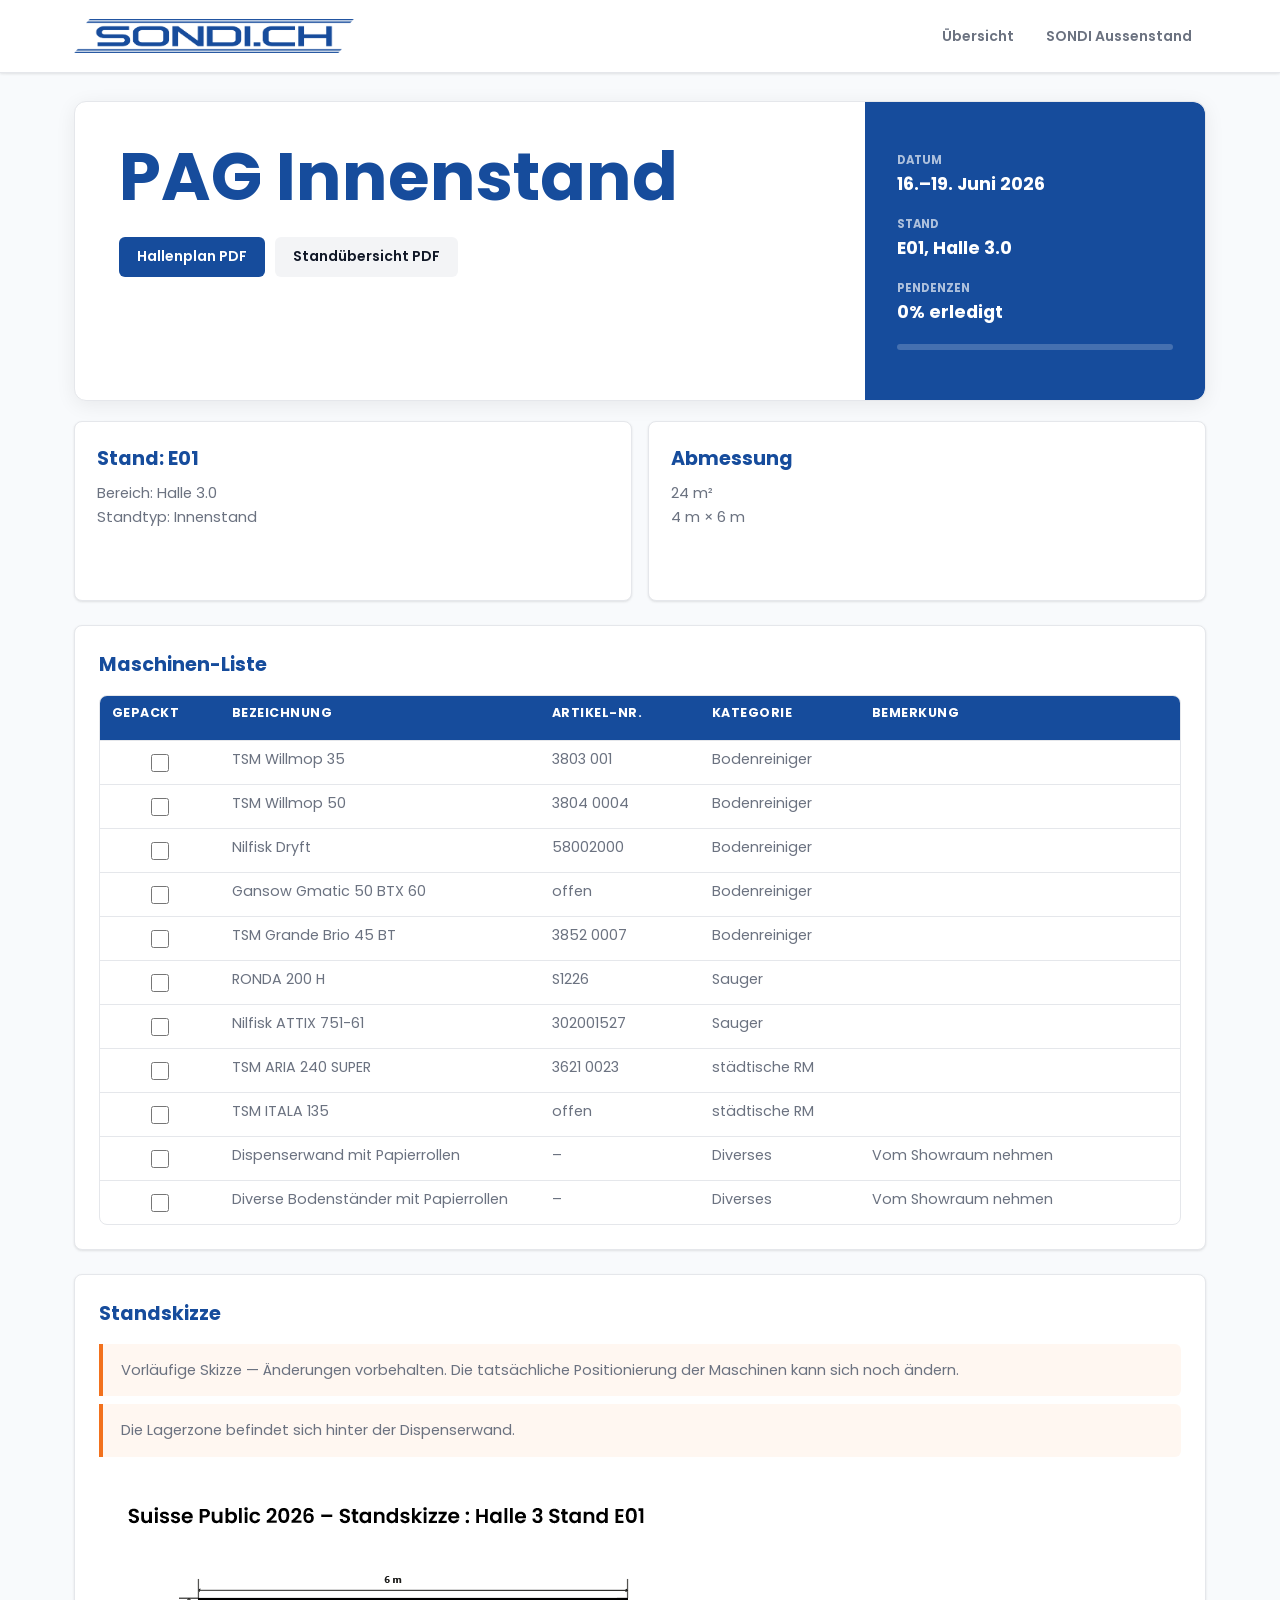
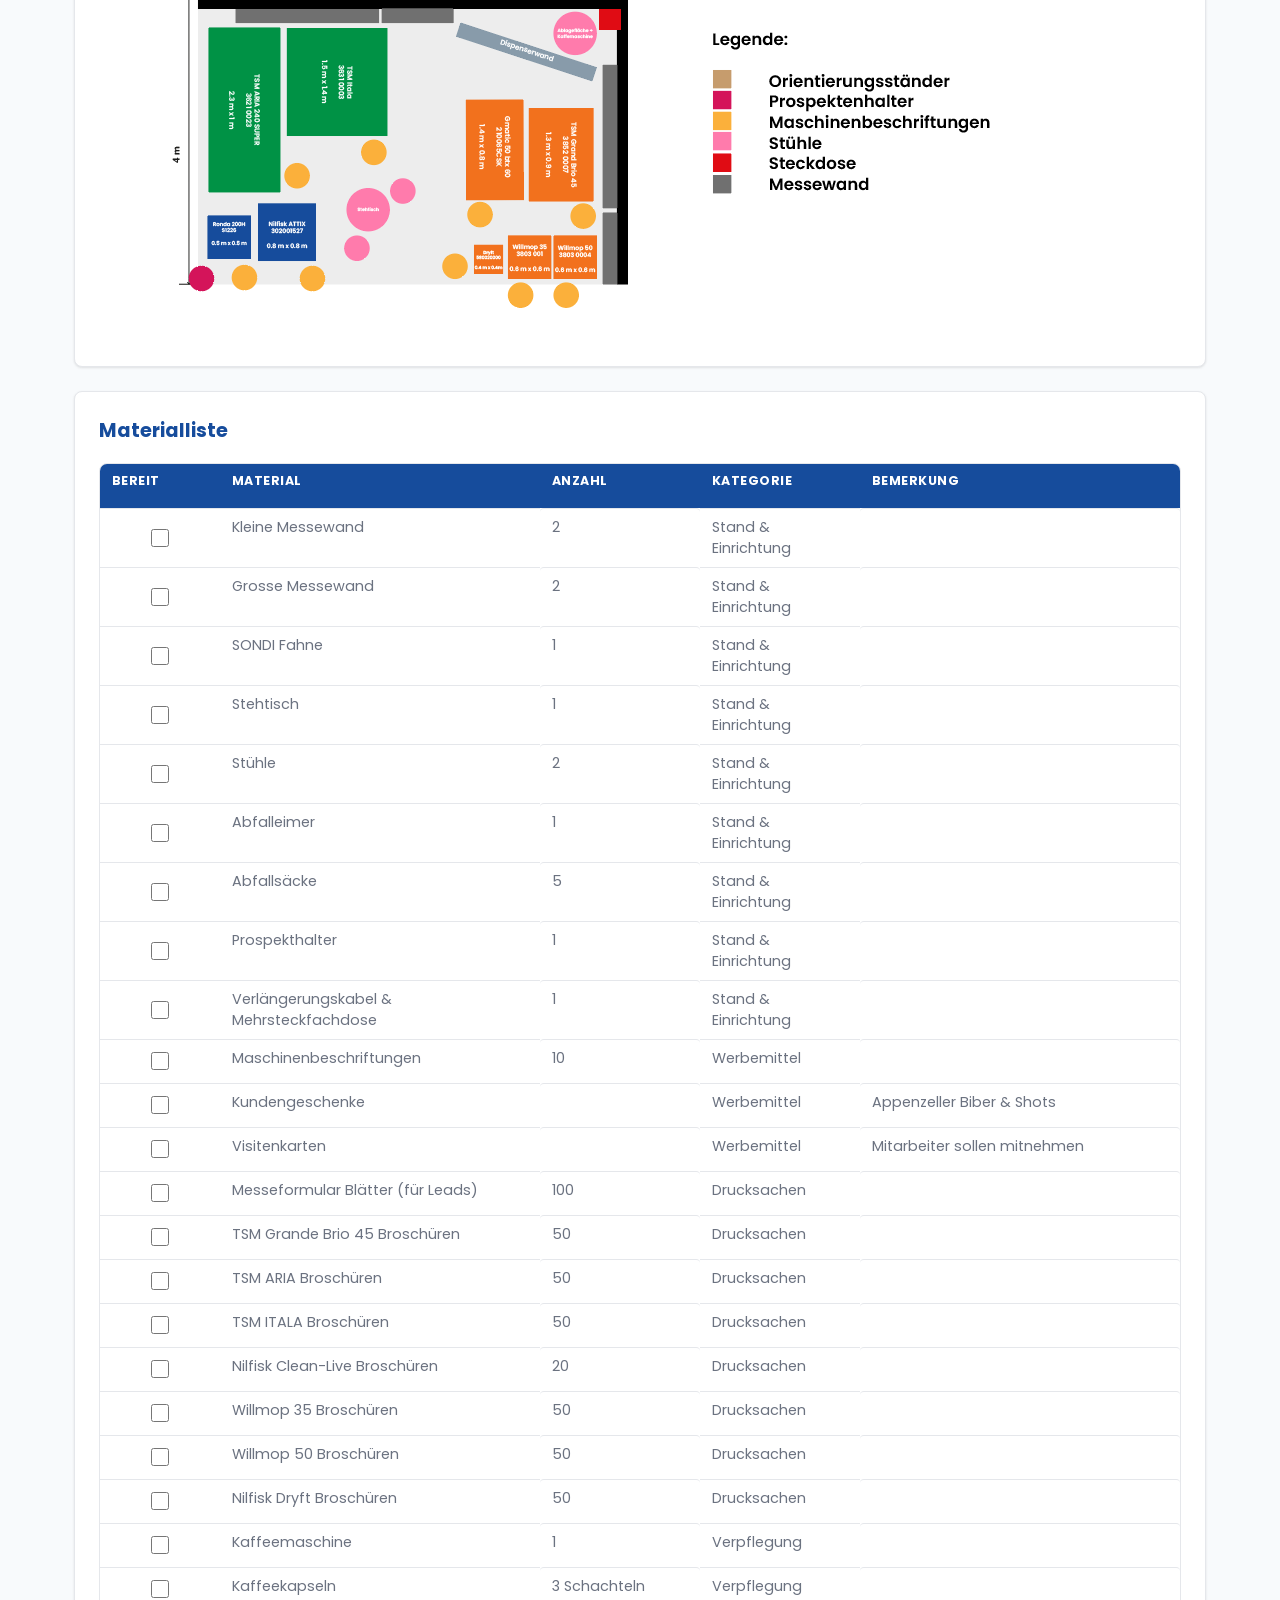
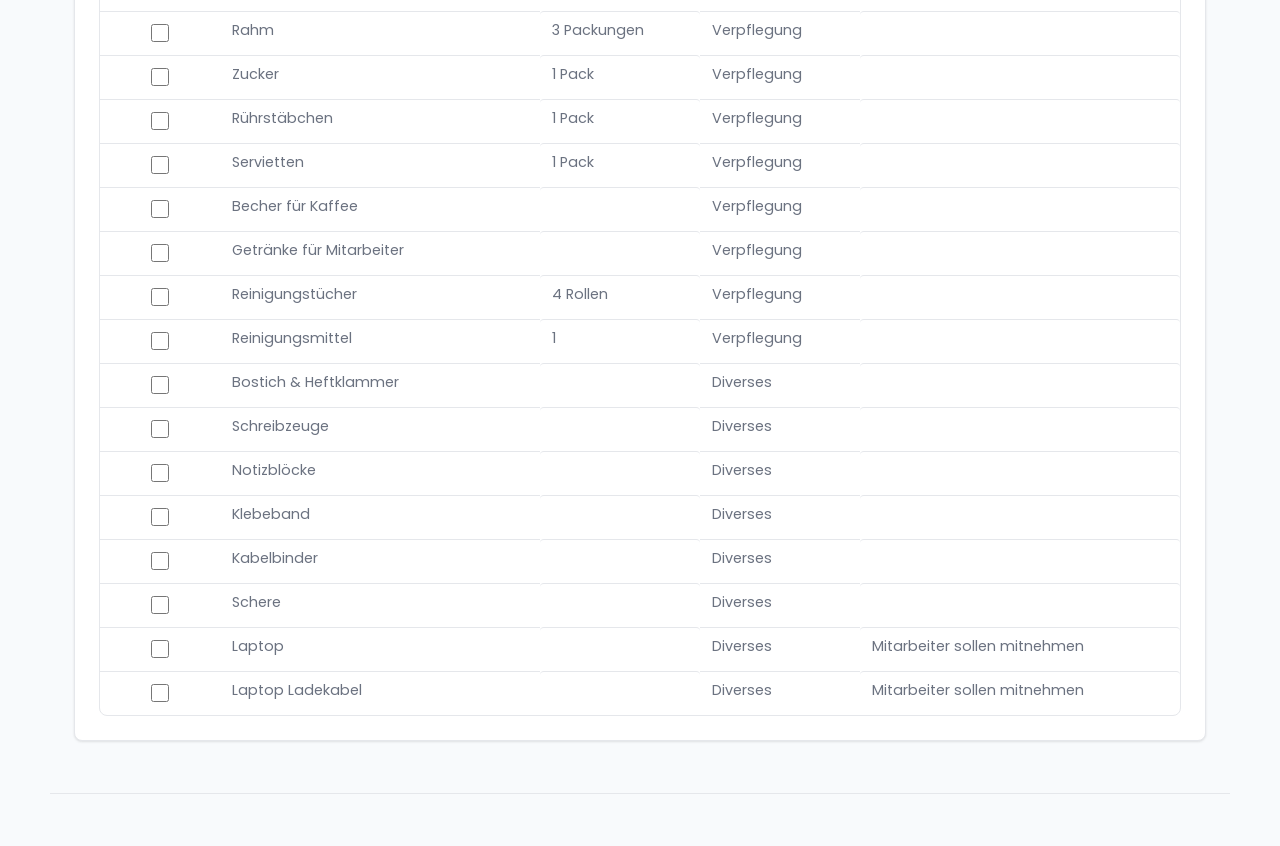
==== commit 71c58282: "Add files via upload" ====
--- a/pag-innenstand.html
+++ b/pag-innenstand.html
@@ -13,12 +13,12 @@
 
     <header class="topbar">
       <div class="topbar-inner">
-        <a class="brand" href="suisse-public-2026.html" aria-label="SONDI.CH Startseite">
+        <a class="brand" href="index.html" aria-label="SONDI.CH Startseite">
           <img src="Logo sondi.ch_RGB.jpg" alt="SONDI.CH Logo" onerror="this.parentElement.classList.add('logo-missing')">
           <span>SONDI.CH</span>
         </a>
         <nav aria-label="Seitennavigation">
-          <a href="suisse-public-2026.html">Übersicht</a>
+          <a href="index.html">Übersicht</a>
           <a href="sondi-aussenstand.html">SONDI Aussenstand</a>
         </nav>
       </div>
@@ -103,7 +103,7 @@
           <h2>Standskizze</h2>
         </div>
         <div class="notice">
-          Provisorische Skizze — vor Ort schauen, wie es am besten aussieht.
+          Vorläufige Skizze — Änderungen vorbehalten. Die tatsächliche Positionierung der Maschinen kann sich noch ändern.
         </div>
         <div class="notice" style="margin-top: 8px;">
           Die Lagerzone befindet sich hinter der Dispenserwand.
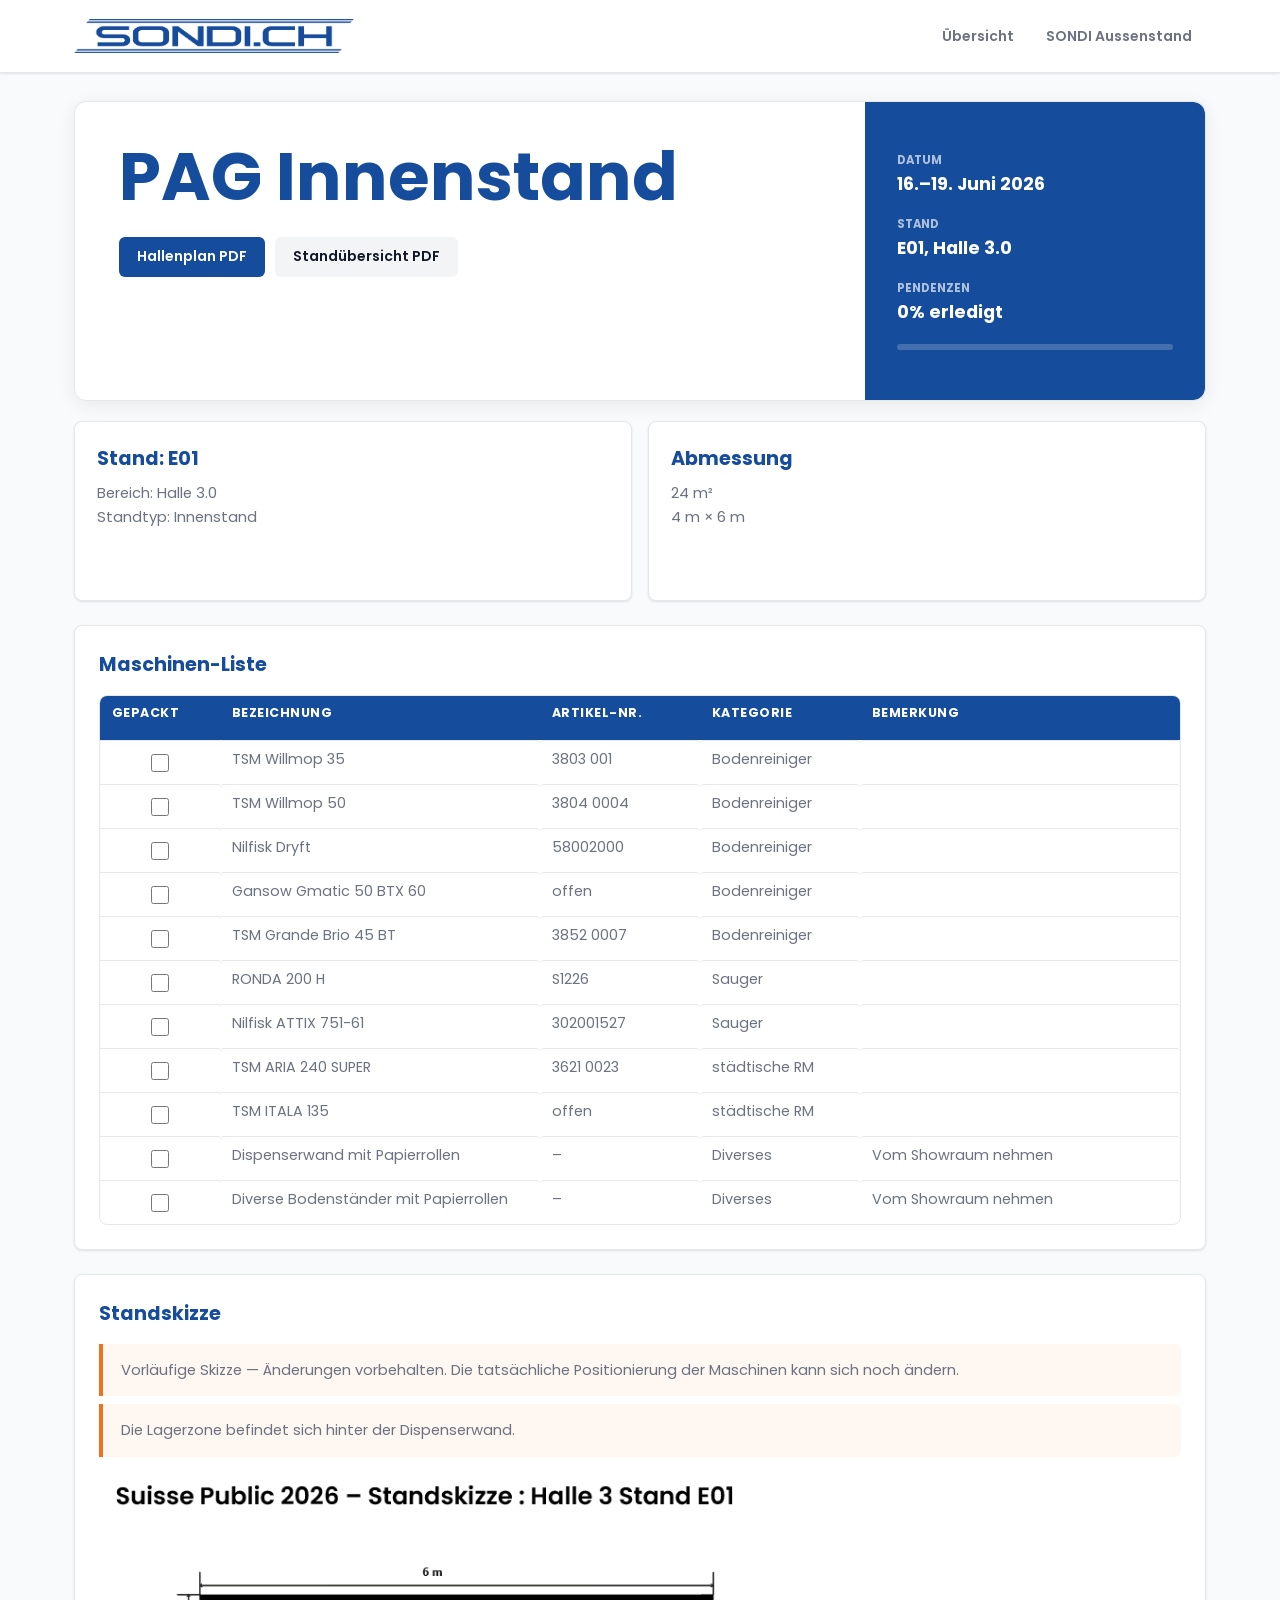
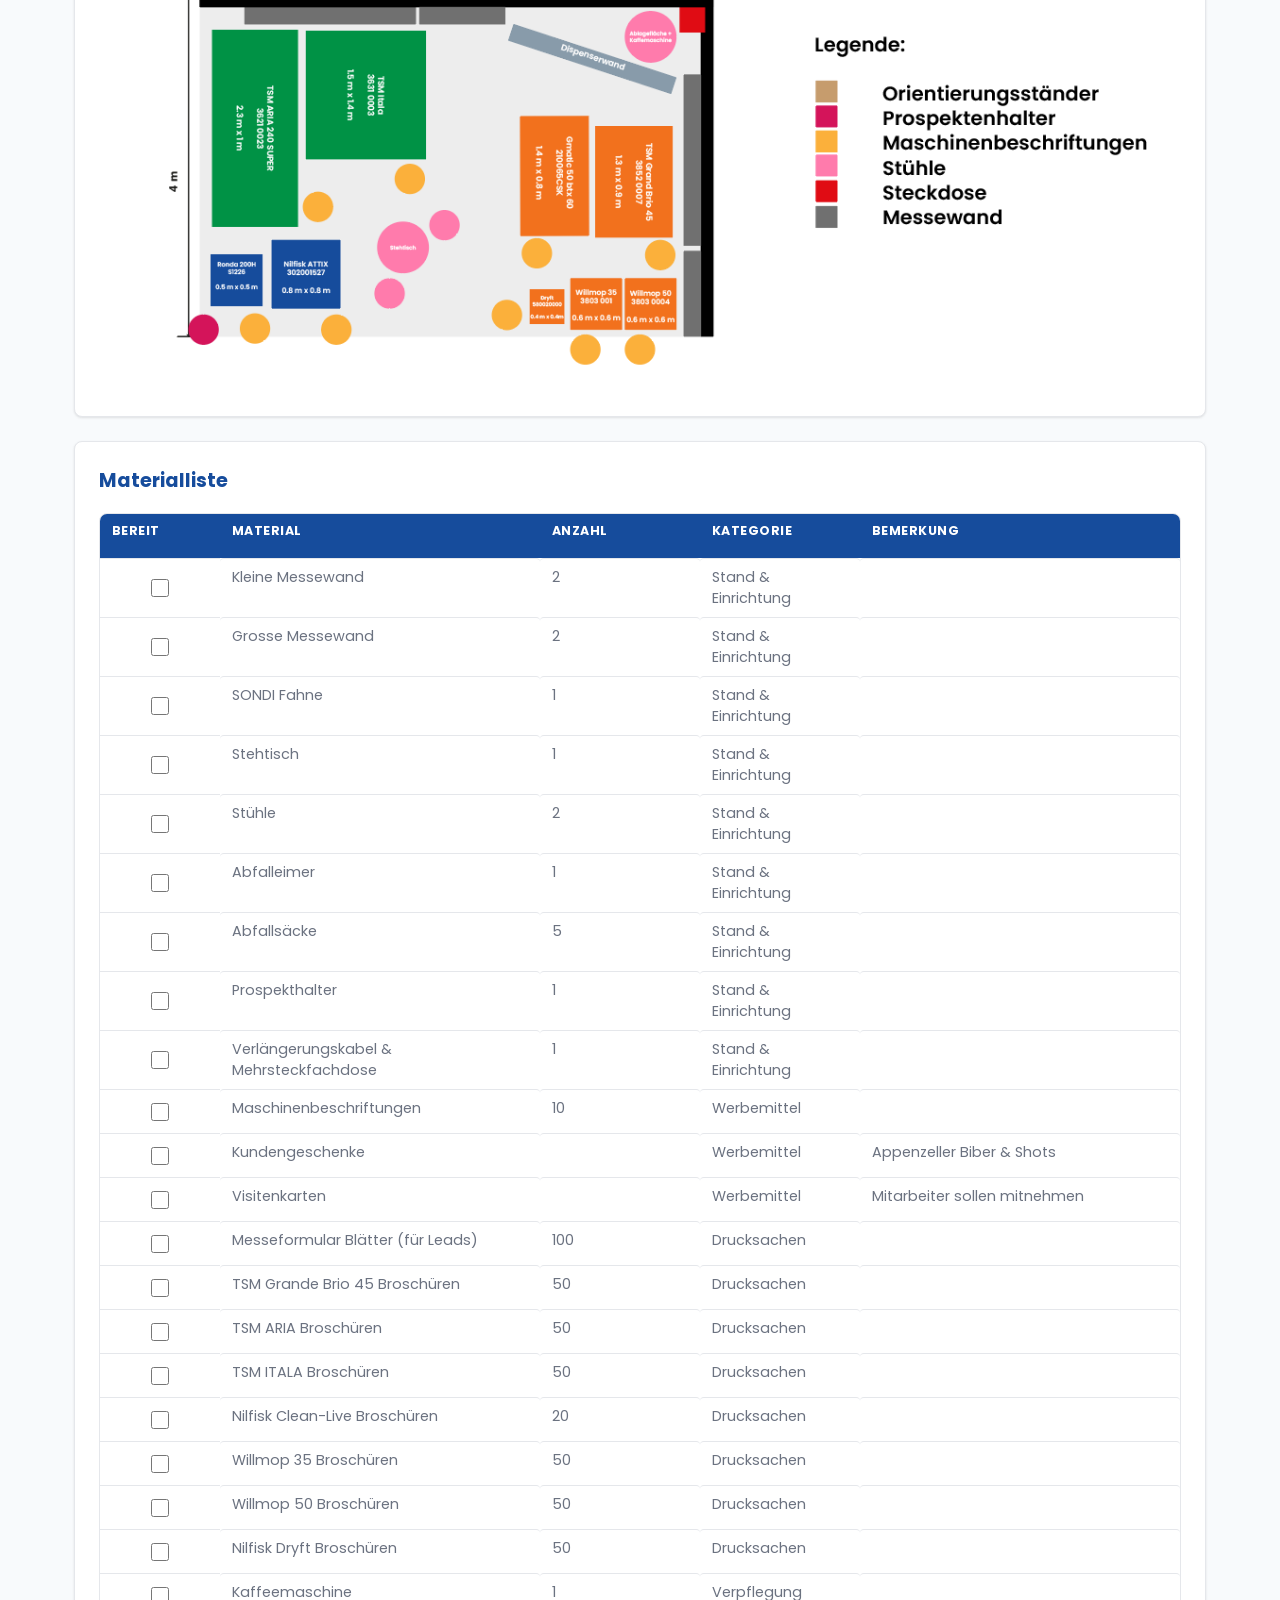
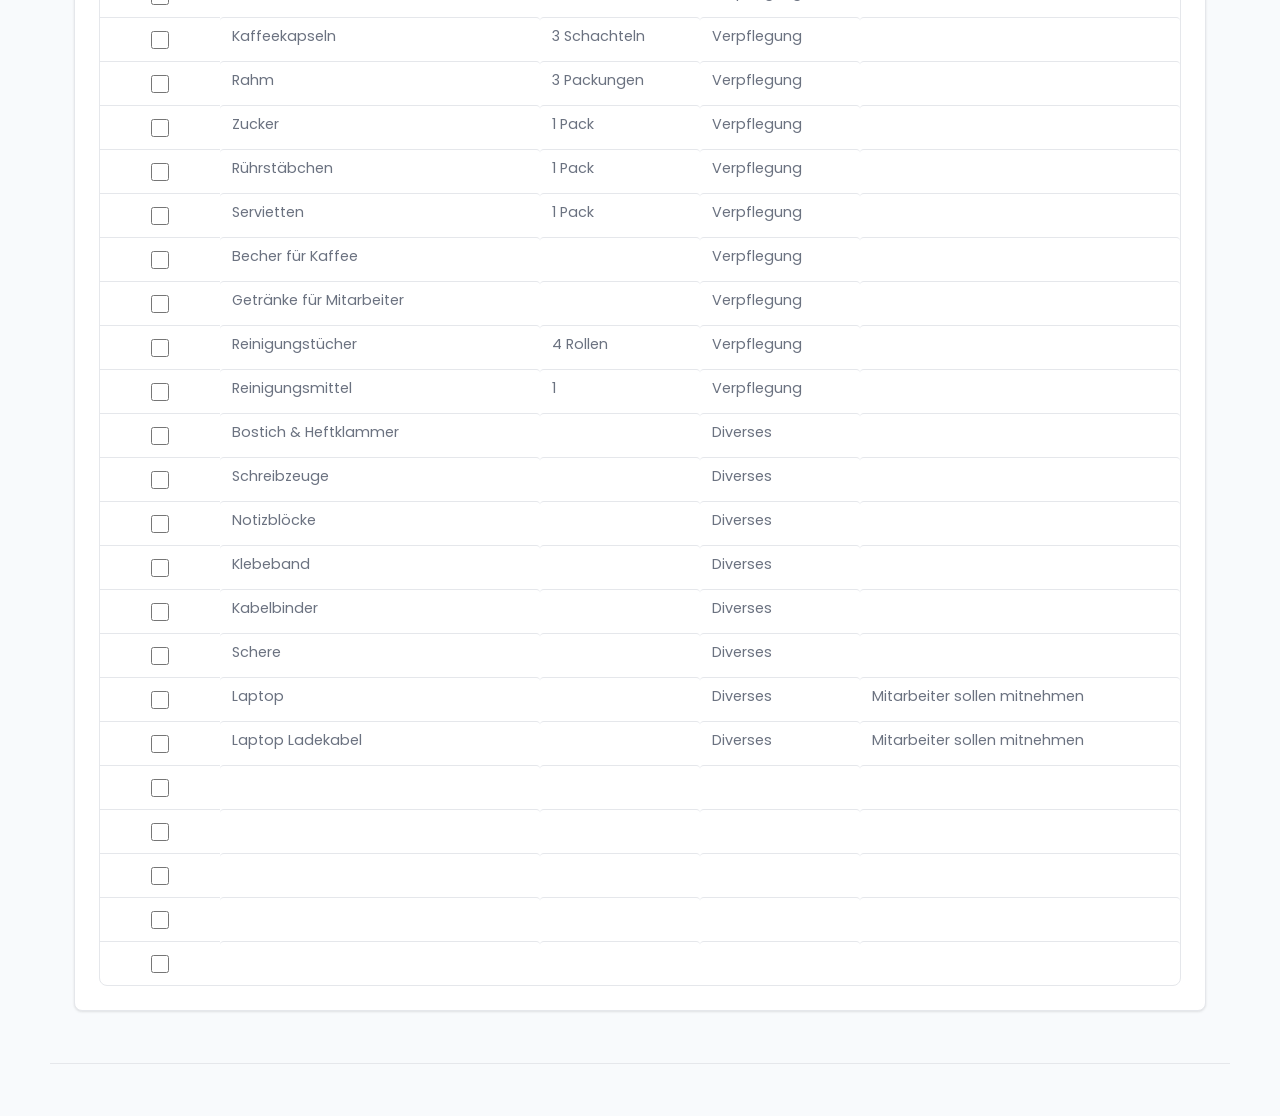
==== commit d5d17bfb: "Add files via upload" ====
--- a/pag-innenstand.html
+++ b/pag-innenstand.html
@@ -171,6 +171,11 @@
           <div role="row"><span><input type="checkbox" data-check="pag-mat-schere"></span><span>Schere</span><span contenteditable="true" data-field="pag-anz-schere"></span><span>Diverses</span><span contenteditable="true" data-field="pag-bem-schere"></span></div>
           <div role="row"><span><input type="checkbox" data-check="pag-mat-laptop"></span><span>Laptop</span><span contenteditable="true" data-field="pag-anz-laptop"></span><span>Diverses</span><span contenteditable="true" data-field="pag-bem-laptop">Mitarbeiter sollen mitnehmen</span></div>
           <div role="row"><span><input type="checkbox" data-check="pag-mat-laptop-kabel"></span><span>Laptop Ladekabel</span><span contenteditable="true" data-field="pag-anz-laptop-kabel"></span><span>Diverses</span><span contenteditable="true" data-field="pag-bem-laptop-kabel">Mitarbeiter sollen mitnehmen</span></div>
+          <div role="row"><span><input type="checkbox" data-check="pag-mat-extra-1"></span><span contenteditable="true" data-field="matname-pag-mat-extra-1"></span><span contenteditable="true" data-field="anz-pag-mat-extra-1"></span><span contenteditable="true" data-field="matkat-pag-mat-extra-1"></span><span contenteditable="true" data-field="bem-pag-mat-extra-1"></span></div>
+          <div role="row"><span><input type="checkbox" data-check="pag-mat-extra-2"></span><span contenteditable="true" data-field="matname-pag-mat-extra-2"></span><span contenteditable="true" data-field="anz-pag-mat-extra-2"></span><span contenteditable="true" data-field="matkat-pag-mat-extra-2"></span><span contenteditable="true" data-field="bem-pag-mat-extra-2"></span></div>
+          <div role="row"><span><input type="checkbox" data-check="pag-mat-extra-3"></span><span contenteditable="true" data-field="matname-pag-mat-extra-3"></span><span contenteditable="true" data-field="anz-pag-mat-extra-3"></span><span contenteditable="true" data-field="matkat-pag-mat-extra-3"></span><span contenteditable="true" data-field="bem-pag-mat-extra-3"></span></div>
+          <div role="row"><span><input type="checkbox" data-check="pag-mat-extra-4"></span><span contenteditable="true" data-field="matname-pag-mat-extra-4"></span><span contenteditable="true" data-field="anz-pag-mat-extra-4"></span><span contenteditable="true" data-field="matkat-pag-mat-extra-4"></span><span contenteditable="true" data-field="bem-pag-mat-extra-4"></span></div>
+          <div role="row"><span><input type="checkbox" data-check="pag-mat-extra-5"></span><span contenteditable="true" data-field="matname-pag-mat-extra-5"></span><span contenteditable="true" data-field="anz-pag-mat-extra-5"></span><span contenteditable="true" data-field="matkat-pag-mat-extra-5"></span><span contenteditable="true" data-field="bem-pag-mat-extra-5"></span></div>
         </div>
       </section>
 
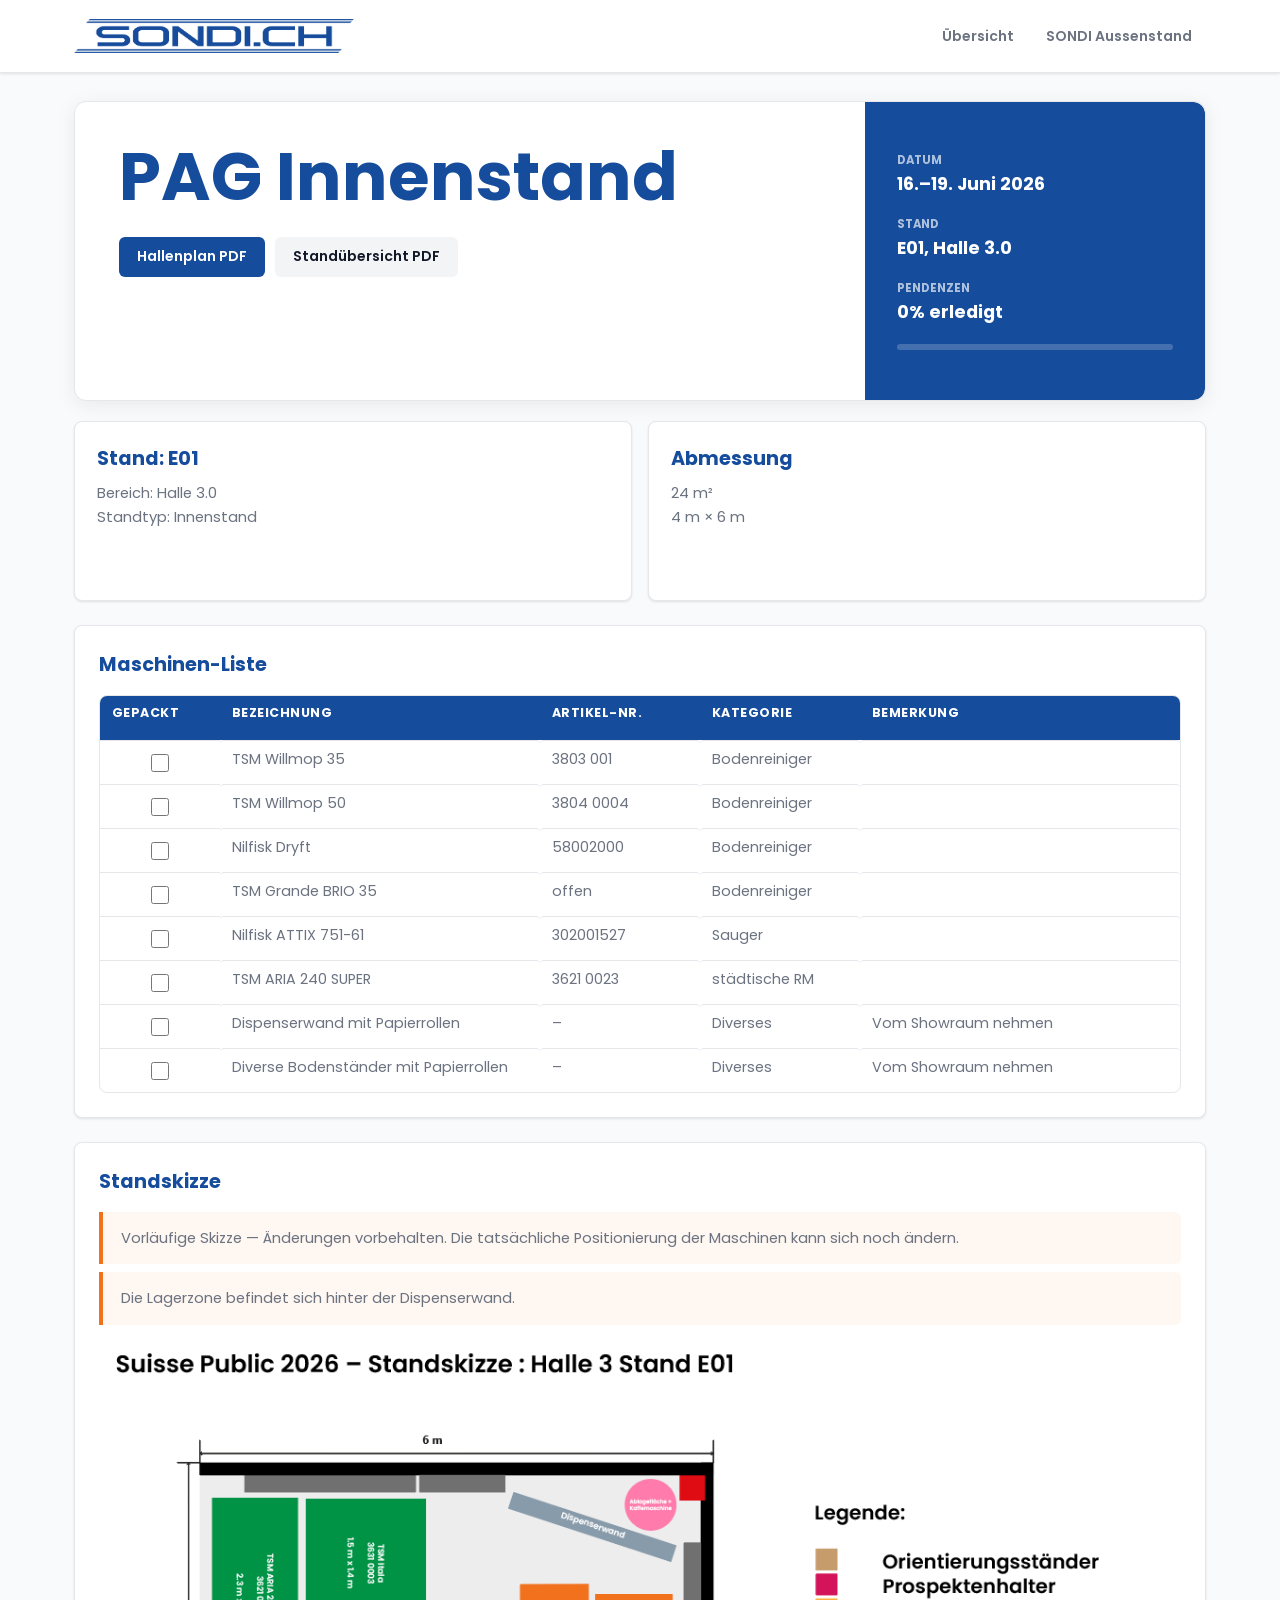
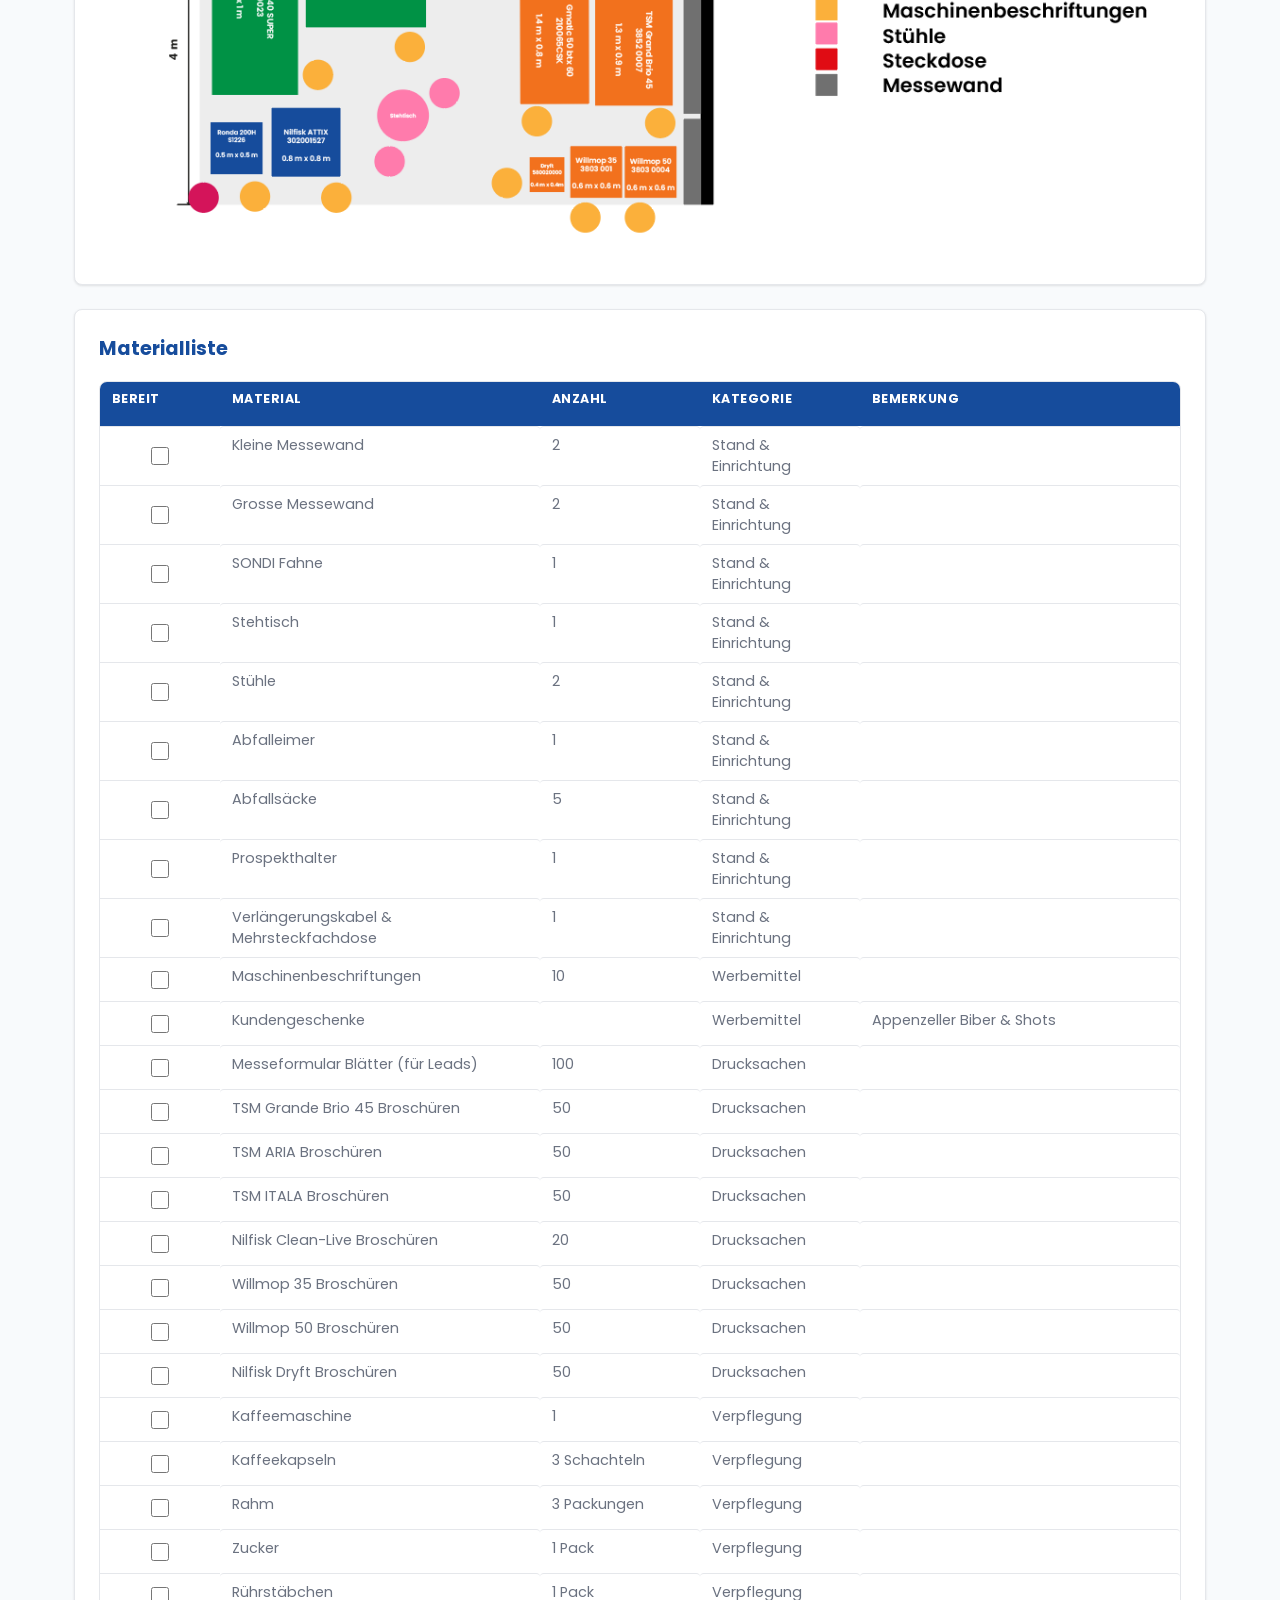
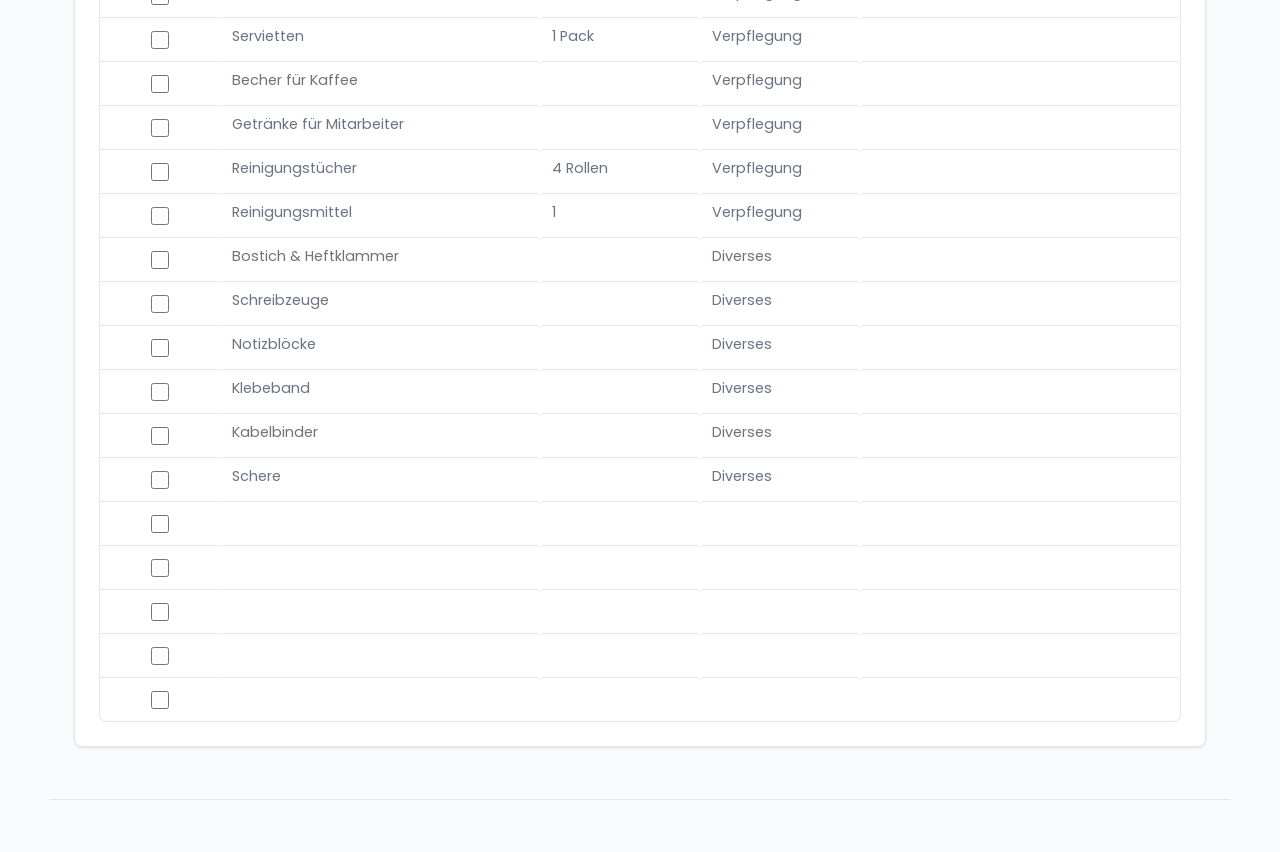
==== commit f753a61f: "Add files via upload" ====
--- a/pag-innenstand.html
+++ b/pag-innenstand.html
@@ -80,17 +80,13 @@
           <div role="row"><span><input type="checkbox" data-check="pag-willmop35"></span><span>TSM Willmop 35</span><span>3803 001</span><span>Bodenreiniger</span><span></span></div>
           <div role="row"><span><input type="checkbox" data-check="pag-willmop50"></span><span>TSM Willmop 50</span><span>3804 0004</span><span>Bodenreiniger</span><span></span></div>
           <div role="row"><span><input type="checkbox" data-check="pag-nilfisk-dryft"></span><span>Nilfisk Dryft</span><span>58002000</span><span>Bodenreiniger</span><span></span></div>
-          <div role="row"><span><input type="checkbox" data-check="pag-gansow-gmatic"></span><span>Gansow Gmatic 50 BTX 60</span><span>offen</span><span>Bodenreiniger</span><span></span></div>
-          <div role="row"><span><input type="checkbox" data-check="pag-grande-brio45"></span><span>TSM Grande Brio 45 BT</span><span>3852 0007</span><span>Bodenreiniger</span><span></span></div>
-
+          <div role="row"><span><input type="checkbox" data-check="pag-grande-brio35"></span><span>TSM Grande BRIO 35</span><span>offen</span><span>Bodenreiniger</span><span></span></div>
 
           <!-- Sauger -->
-          <div role="row"><span><input type="checkbox" data-check="pag-ronda200"></span><span>RONDA 200 H</span><span>S1226</span><span>Sauger</span><span></span></div>
           <div role="row"><span><input type="checkbox" data-check="pag-attix751"></span><span>Nilfisk ATTIX 751-61</span><span>302001527</span><span>Sauger</span><span></span></div>
 
           <!-- städtische RMn -->
           <div role="row"><span><input type="checkbox" data-check="pag-aria240"></span><span>TSM ARIA 240 SUPER</span><span>3621 0023</span><span>städtische RM</span><span></span></div>
-          <div role="row"><span><input type="checkbox" data-check="pag-itala135"></span><span>TSM ITALA 135</span><span>offen</span><span>städtische RM</span><span></span></div>
 
           <!-- Diverses -->
           <div role="row"><span><input type="checkbox" data-check="pag-dispenserwand"></span><span>Dispenserwand mit Papierrollen</span><span>–</span><span>Diverses</span><span>Vom Showraum nehmen</span></div>
@@ -138,7 +134,6 @@
           <!-- Werbemittel -->
           <div role="row"><span><input type="checkbox" data-check="pag-mat-maschinenbeschriftungen"></span><span>Maschinenbeschriftungen</span><span contenteditable="true" data-field="pag-anz-maschinenbeschriftungen">10</span><span>Werbemittel</span><span contenteditable="true" data-field="pag-bem-maschinenbeschriftungen"></span></div>
           <div role="row"><span><input type="checkbox" data-check="pag-mat-kundengeschenke"></span><span>Kundengeschenke</span><span contenteditable="true" data-field="pag-anz-kundengeschenke"></span><span>Werbemittel</span><span contenteditable="true" data-field="pag-bem-kundengeschenke">Appenzeller Biber &amp; Shots</span></div>
-          <div role="row"><span><input type="checkbox" data-check="pag-mat-visitenkarten"></span><span>Visitenkarten</span><span contenteditable="true" data-field="pag-anz-visitenkarten"></span><span>Werbemittel</span><span contenteditable="true" data-field="pag-bem-visitenkarten">Mitarbeiter sollen mitnehmen</span></div>
 
           <!-- Drucksachen -->
           <div role="row"><span><input type="checkbox" data-check="pag-mat-messeformular"></span><span>Messeformular Blätter (für Leads)</span><span contenteditable="true" data-field="pag-anz-messeformular">100</span><span>Drucksachen</span><span contenteditable="true" data-field="pag-bem-messeformular"></span></div>
@@ -169,8 +164,6 @@
           <div role="row"><span><input type="checkbox" data-check="pag-mat-klebeband"></span><span>Klebeband</span><span contenteditable="true" data-field="pag-anz-klebeband"></span><span>Diverses</span><span contenteditable="true" data-field="pag-bem-klebeband"></span></div>
           <div role="row"><span><input type="checkbox" data-check="pag-mat-kabelbinder"></span><span>Kabelbinder</span><span contenteditable="true" data-field="pag-anz-kabelbinder"></span><span>Diverses</span><span contenteditable="true" data-field="pag-bem-kabelbinder"></span></div>
           <div role="row"><span><input type="checkbox" data-check="pag-mat-schere"></span><span>Schere</span><span contenteditable="true" data-field="pag-anz-schere"></span><span>Diverses</span><span contenteditable="true" data-field="pag-bem-schere"></span></div>
-          <div role="row"><span><input type="checkbox" data-check="pag-mat-laptop"></span><span>Laptop</span><span contenteditable="true" data-field="pag-anz-laptop"></span><span>Diverses</span><span contenteditable="true" data-field="pag-bem-laptop">Mitarbeiter sollen mitnehmen</span></div>
-          <div role="row"><span><input type="checkbox" data-check="pag-mat-laptop-kabel"></span><span>Laptop Ladekabel</span><span contenteditable="true" data-field="pag-anz-laptop-kabel"></span><span>Diverses</span><span contenteditable="true" data-field="pag-bem-laptop-kabel">Mitarbeiter sollen mitnehmen</span></div>
           <div role="row"><span><input type="checkbox" data-check="pag-mat-extra-1"></span><span contenteditable="true" data-field="matname-pag-mat-extra-1"></span><span contenteditable="true" data-field="anz-pag-mat-extra-1"></span><span contenteditable="true" data-field="matkat-pag-mat-extra-1"></span><span contenteditable="true" data-field="bem-pag-mat-extra-1"></span></div>
           <div role="row"><span><input type="checkbox" data-check="pag-mat-extra-2"></span><span contenteditable="true" data-field="matname-pag-mat-extra-2"></span><span contenteditable="true" data-field="anz-pag-mat-extra-2"></span><span contenteditable="true" data-field="matkat-pag-mat-extra-2"></span><span contenteditable="true" data-field="bem-pag-mat-extra-2"></span></div>
           <div role="row"><span><input type="checkbox" data-check="pag-mat-extra-3"></span><span contenteditable="true" data-field="matname-pag-mat-extra-3"></span><span contenteditable="true" data-field="anz-pag-mat-extra-3"></span><span contenteditable="true" data-field="matkat-pag-mat-extra-3"></span><span contenteditable="true" data-field="bem-pag-mat-extra-3"></span></div>
--- a/suisse-public-2026.css
+++ b/suisse-public-2026.css
@@ -925,6 +925,16 @@
   position: absolute;
 }
 
+.row-to-oega span {
+  background: rgba(16, 149, 100, 0.07) !important;
+  border-top-color: rgba(16, 149, 100, 0.2) !important;
+}
+
+.row-from-sp span {
+  background: rgba(242, 113, 29, 0.07) !important;
+  border-top-color: rgba(242, 113, 29, 0.2) !important;
+}
+
 .data-table .table-head span {
   background: var(--blue);
   border-top: 0;
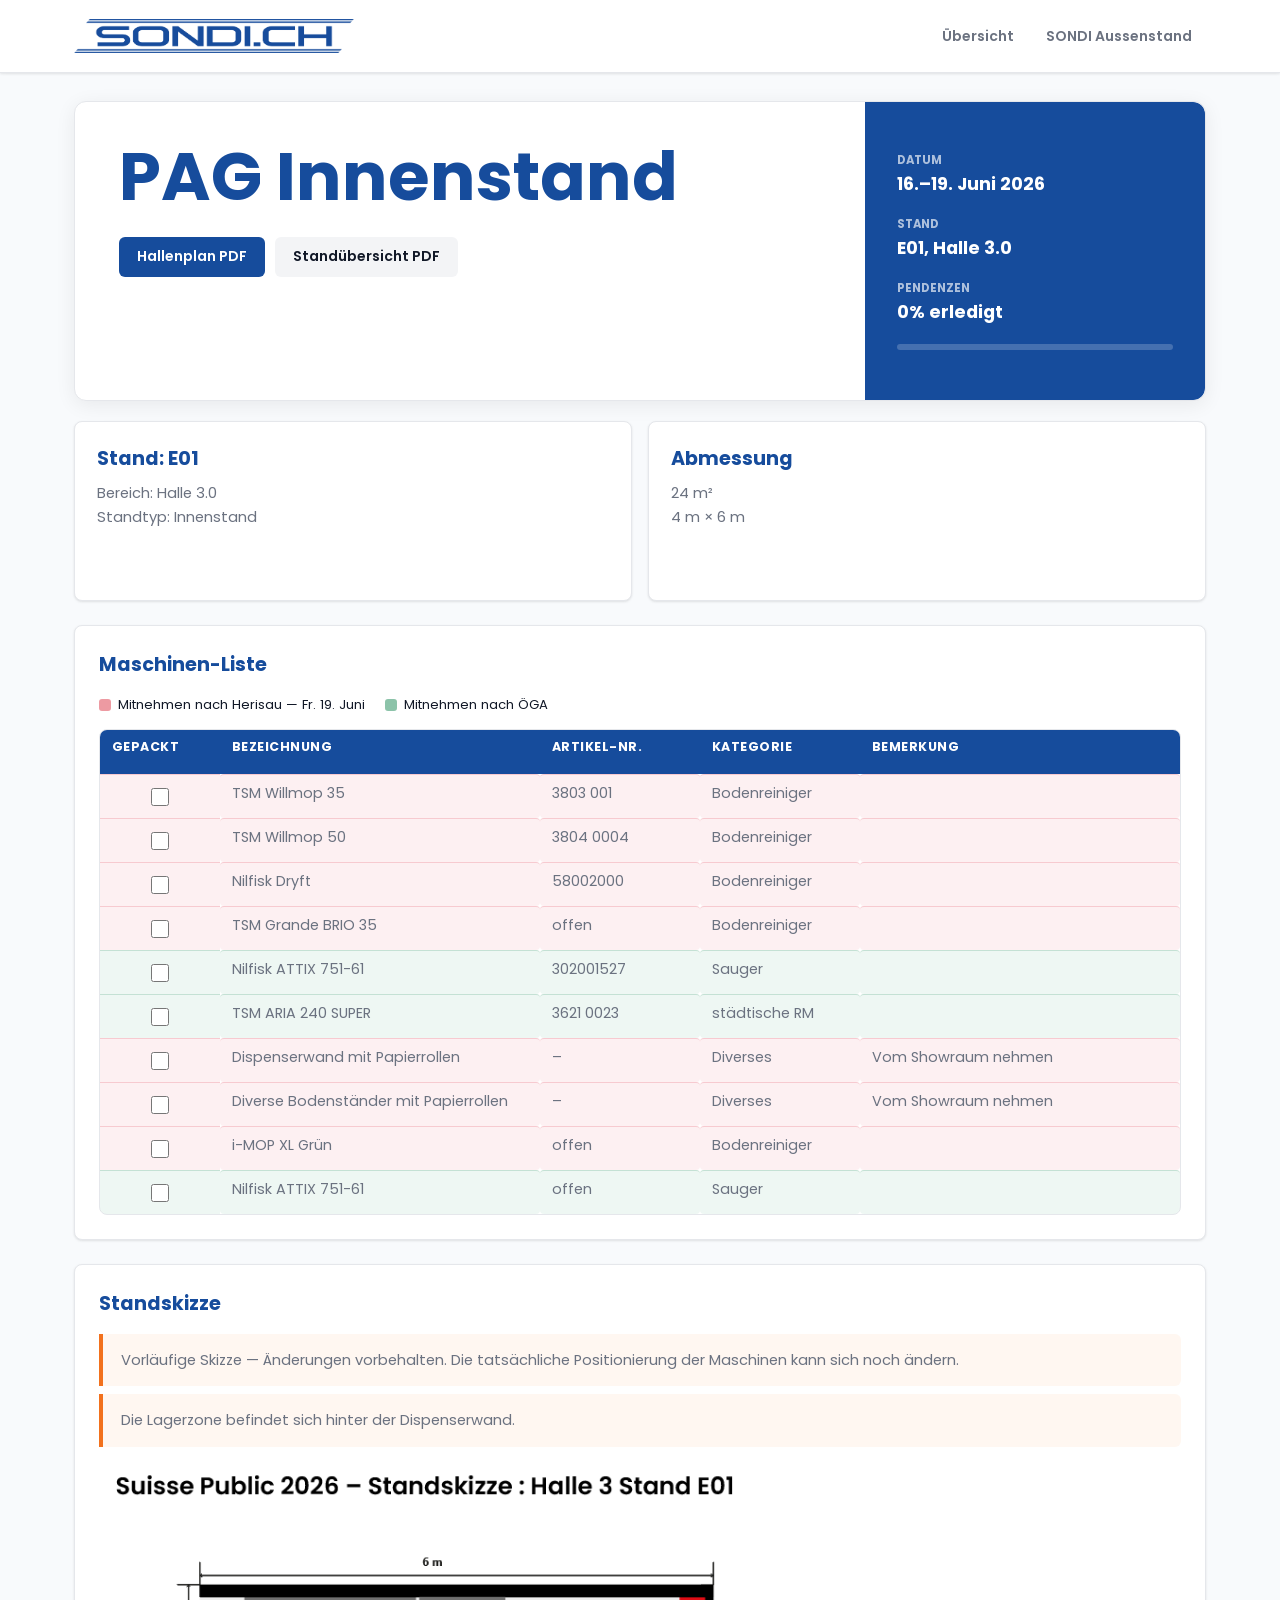
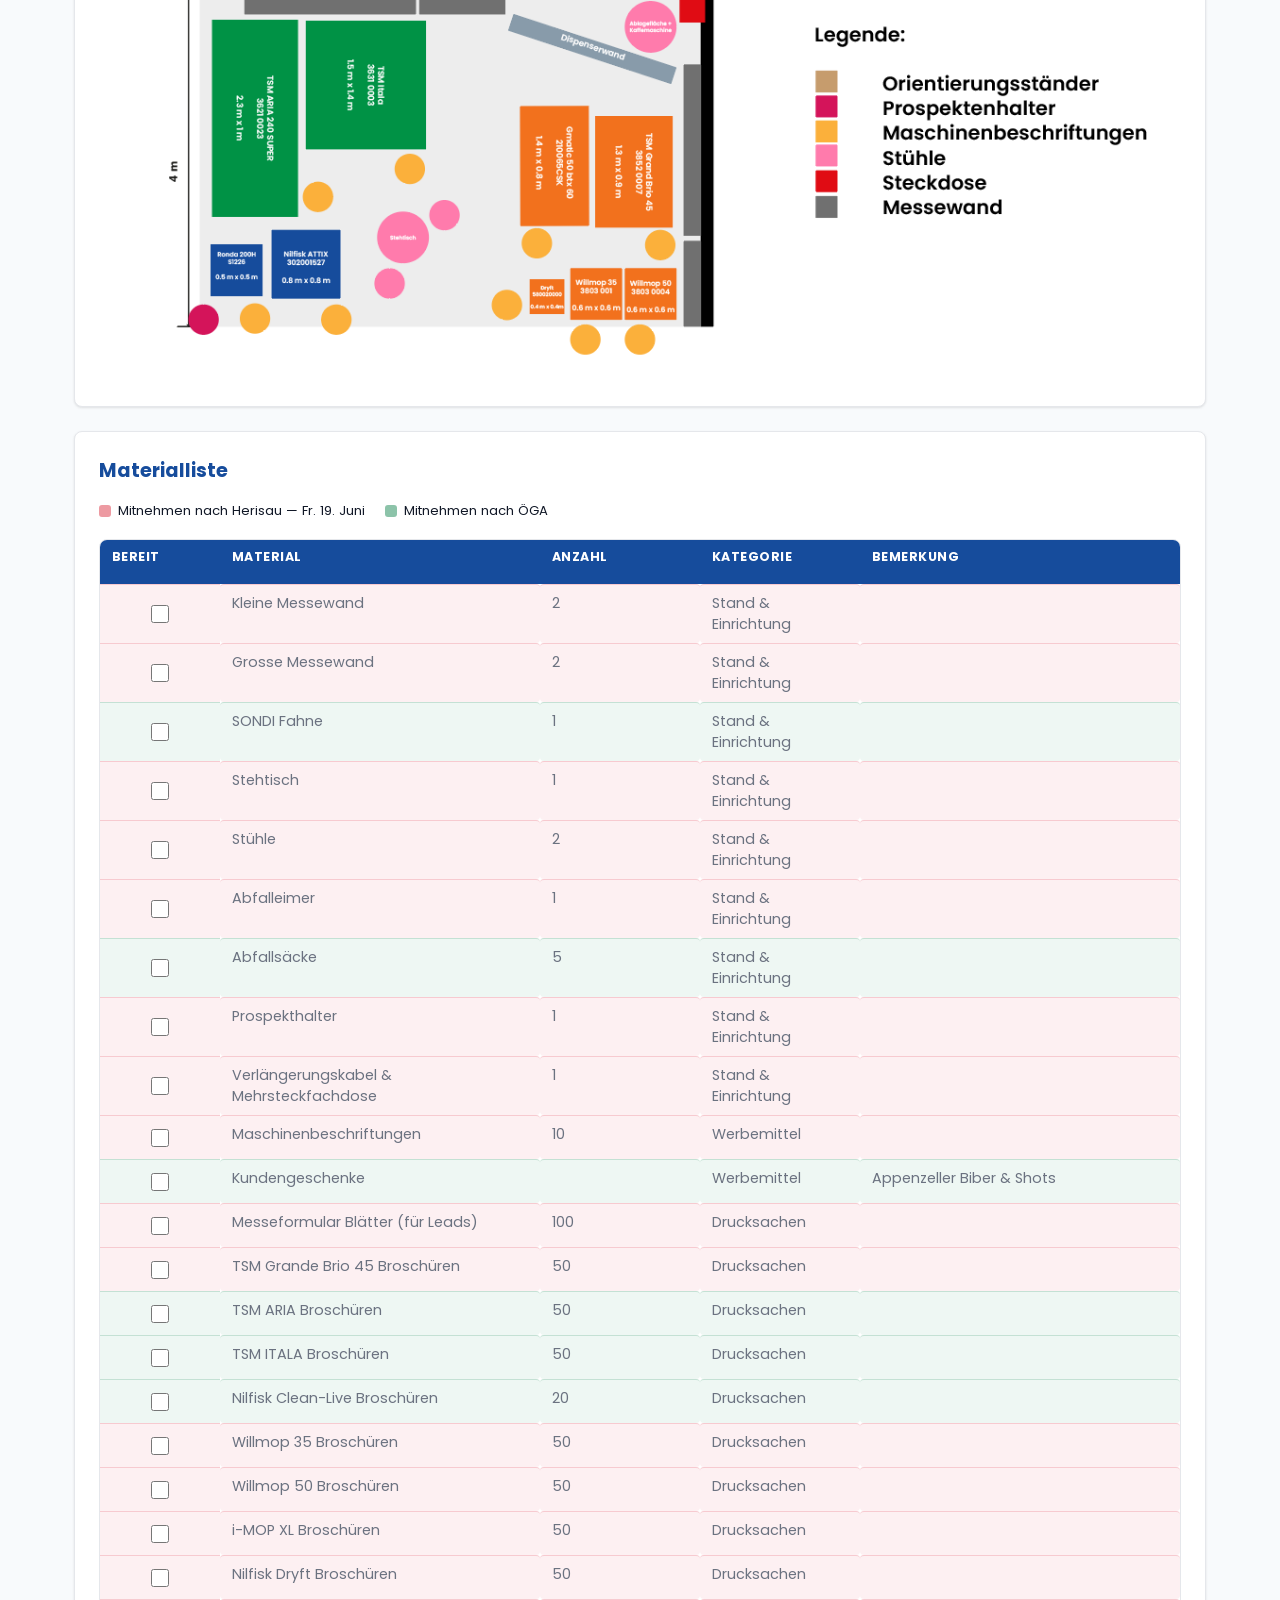
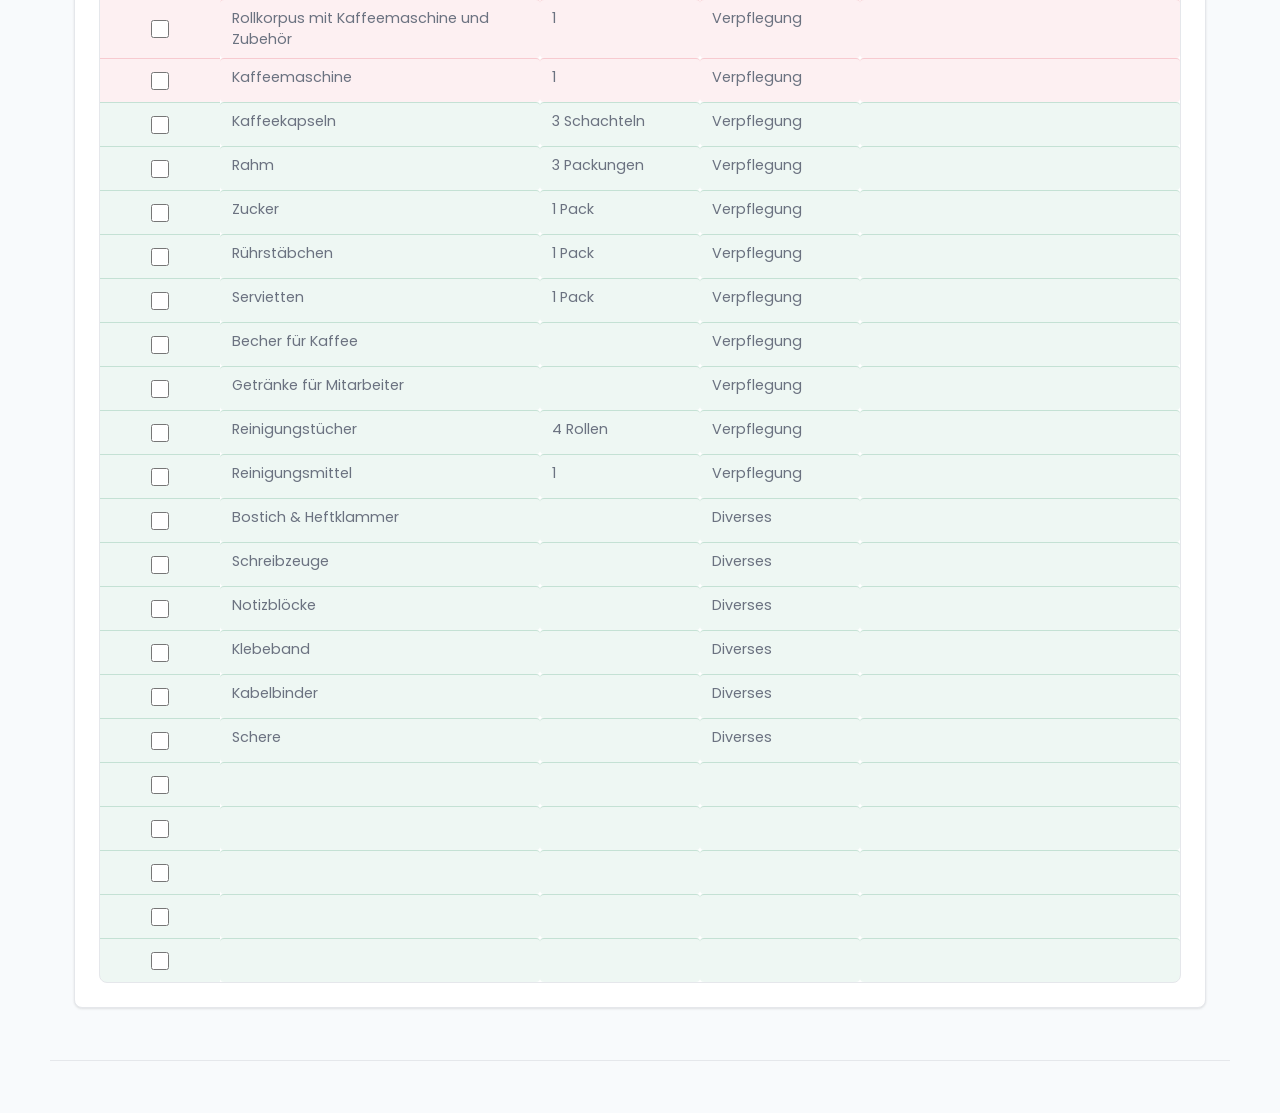
==== commit 6443ea9c: "Add files via upload" ====
--- a/pag-innenstand.html
+++ b/pag-innenstand.html
@@ -8,6 +8,18 @@
     <link rel="preconnect" href="https://fonts.gstatic.com" crossorigin>
     <link href="https://fonts.googleapis.com/css2?family=Poppins:wght@400;500;600;700;800&display=swap" rel="stylesheet">
     <link rel="stylesheet" href="suisse-public-2026.css">
+    <style>
+      #maschinen .data-table div:not(.table-head) span,
+      #materialliste .data-table div:not(.table-head) span {
+        background: rgba(25, 135, 84, 0.07) !important;
+        border-top-color: rgba(25, 135, 84, 0.2) !important;
+      }
+      #maschinen .data-table div.row-red:not(.table-head) span,
+      #materialliste .data-table div.row-red:not(.table-head) span {
+        background: rgba(220, 53, 69, 0.07) !important;
+        border-top-color: rgba(220, 53, 69, 0.2) !important;
+      }
+    </style>
   </head>
   <body>
 
@@ -67,6 +79,10 @@
         <div class="section-head compact">
           <h2>Maschinen-Liste</h2>
         </div>
+        <div class="machine-legend">
+          <div class="leg-item"><span class="leg-dot red"></span>Mitnehmen nach Herisau — Fr. 19. Juni</div>
+          <div class="leg-item"><span class="leg-dot green"></span>Mitnehmen nach ÖGA</div>
+        </div>
         <div class="data-table machine-table" role="table" aria-label="Maschinen-Liste">
           <div class="table-head" role="row">
             <span role="columnheader">Gepackt</span>
@@ -77,10 +93,10 @@
           </div>
 
           <!-- Bodenreiniger -->
-          <div role="row"><span><input type="checkbox" data-check="pag-willmop35"></span><span>TSM Willmop 35</span><span>3803 001</span><span>Bodenreiniger</span><span></span></div>
-          <div role="row"><span><input type="checkbox" data-check="pag-willmop50"></span><span>TSM Willmop 50</span><span>3804 0004</span><span>Bodenreiniger</span><span></span></div>
-          <div role="row"><span><input type="checkbox" data-check="pag-nilfisk-dryft"></span><span>Nilfisk Dryft</span><span>58002000</span><span>Bodenreiniger</span><span></span></div>
-          <div role="row"><span><input type="checkbox" data-check="pag-grande-brio35"></span><span>TSM Grande BRIO 35</span><span>offen</span><span>Bodenreiniger</span><span></span></div>
+          <div class="row-red" role="row"><span><input type="checkbox" data-check="pag-willmop35"></span><span>TSM Willmop 35</span><span>3803 001</span><span>Bodenreiniger</span><span></span></div>
+          <div class="row-red" role="row"><span><input type="checkbox" data-check="pag-willmop50"></span><span>TSM Willmop 50</span><span>3804 0004</span><span>Bodenreiniger</span><span></span></div>
+          <div class="row-red" role="row"><span><input type="checkbox" data-check="pag-nilfisk-dryft"></span><span>Nilfisk Dryft</span><span>58002000</span><span>Bodenreiniger</span><span></span></div>
+          <div class="row-red" role="row"><span><input type="checkbox" data-check="pag-grande-brio35"></span><span>TSM Grande BRIO 35</span><span>offen</span><span>Bodenreiniger</span><span></span></div>
 
           <!-- Sauger -->
           <div role="row"><span><input type="checkbox" data-check="pag-attix751"></span><span>Nilfisk ATTIX 751-61</span><span>302001527</span><span>Sauger</span><span></span></div>
@@ -89,8 +105,10 @@
           <div role="row"><span><input type="checkbox" data-check="pag-aria240"></span><span>TSM ARIA 240 SUPER</span><span>3621 0023</span><span>städtische RM</span><span></span></div>
 
           <!-- Diverses -->
-          <div role="row"><span><input type="checkbox" data-check="pag-dispenserwand"></span><span>Dispenserwand mit Papierrollen</span><span>–</span><span>Diverses</span><span>Vom Showraum nehmen</span></div>
-          <div role="row"><span><input type="checkbox" data-check="pag-bodenstaender"></span><span>Diverse Bodenständer mit Papierrollen</span><span>–</span><span>Diverses</span><span>Vom Showraum nehmen</span></div>
+          <div class="row-red" role="row"><span><input type="checkbox" data-check="pag-dispenserwand"></span><span>Dispenserwand mit Papierrollen</span><span>–</span><span>Diverses</span><span>Vom Showraum nehmen</span></div>
+          <div class="row-red" role="row"><span><input type="checkbox" data-check="pag-bodenstaender"></span><span>Diverse Bodenständer mit Papierrollen</span><span>–</span><span>Diverses</span><span>Vom Showraum nehmen</span></div>
+          <div class="row-red" role="row"><span><input type="checkbox" data-check="pag-imop-xl"></span><span>i-MOP XL Grün</span><span>offen</span><span>Bodenreiniger</span><span></span></div>
+          <div role="row"><span><input type="checkbox" data-check="pag-attix751-2"></span><span>Nilfisk ATTIX 751-61</span><span>offen</span><span>Sauger</span><span></span></div>
         </div>
       </section>
 
@@ -110,6 +128,10 @@
       <section class="table-section" id="materialliste">
         <div class="section-head compact">
           <h2>Materialliste</h2>
+        </div>
+        <div class="machine-legend" style="margin-top:14px;">
+          <div class="leg-item"><span class="leg-dot red"></span>Mitnehmen nach Herisau — Fr. 19. Juni</div>
+          <div class="leg-item"><span class="leg-dot green"></span>Mitnehmen nach ÖGA</div>
         </div>
         <div class="data-table material-table" role="table" aria-label="Materialliste" style="margin-top: 18px;">
           <div class="table-head" role="row">
@@ -121,32 +143,34 @@
           </div>
 
           <!-- Stand & Einrichtung -->
-          <div role="row"><span><input type="checkbox" data-check="pag-mat-messewand-klein"></span><span>Kleine Messewand</span><span contenteditable="true" data-field="pag-anz-messewand-klein">2</span><span>Stand &amp; Einrichtung</span><span contenteditable="true" data-field="pag-bem-messewand-klein"></span></div>
-          <div role="row"><span><input type="checkbox" data-check="pag-mat-messewand-gross"></span><span>Grosse Messewand</span><span contenteditable="true" data-field="pag-anz-messewand-gross">2</span><span>Stand &amp; Einrichtung</span><span contenteditable="true" data-field="pag-bem-messewand-gross"></span></div>
+          <div class="row-red" role="row"><span><input type="checkbox" data-check="pag-mat-messewand-klein"></span><span>Kleine Messewand</span><span contenteditable="true" data-field="pag-anz-messewand-klein">2</span><span>Stand &amp; Einrichtung</span><span contenteditable="true" data-field="pag-bem-messewand-klein"></span></div>
+          <div class="row-red" role="row"><span><input type="checkbox" data-check="pag-mat-messewand-gross"></span><span>Grosse Messewand</span><span contenteditable="true" data-field="pag-anz-messewand-gross">2</span><span>Stand &amp; Einrichtung</span><span contenteditable="true" data-field="pag-bem-messewand-gross"></span></div>
           <div role="row"><span><input type="checkbox" data-check="pag-mat-fahne"></span><span>SONDI Fahne</span><span contenteditable="true" data-field="pag-anz-fahne">1</span><span>Stand &amp; Einrichtung</span><span contenteditable="true" data-field="pag-bem-fahne"></span></div>
-          <div role="row"><span><input type="checkbox" data-check="pag-mat-stehtisch"></span><span>Stehtisch</span><span contenteditable="true" data-field="pag-anz-stehtisch">1</span><span>Stand &amp; Einrichtung</span><span contenteditable="true" data-field="pag-bem-stehtisch"></span></div>
-          <div role="row"><span><input type="checkbox" data-check="pag-mat-stuehle"></span><span>Stühle</span><span contenteditable="true" data-field="pag-anz-stuehle">2</span><span>Stand &amp; Einrichtung</span><span contenteditable="true" data-field="pag-bem-stuehle"></span></div>
-          <div role="row"><span><input type="checkbox" data-check="pag-mat-abfalleimer"></span><span>Abfalleimer</span><span contenteditable="true" data-field="pag-anz-abfalleimer">1</span><span>Stand &amp; Einrichtung</span><span contenteditable="true" data-field="pag-bem-abfalleimer"></span></div>
+          <div class="row-red" role="row"><span><input type="checkbox" data-check="pag-mat-stehtisch"></span><span>Stehtisch</span><span contenteditable="true" data-field="pag-anz-stehtisch">1</span><span>Stand &amp; Einrichtung</span><span contenteditable="true" data-field="pag-bem-stehtisch"></span></div>
+          <div class="row-red" role="row"><span><input type="checkbox" data-check="pag-mat-stuehle"></span><span>Stühle</span><span contenteditable="true" data-field="pag-anz-stuehle">2</span><span>Stand &amp; Einrichtung</span><span contenteditable="true" data-field="pag-bem-stuehle"></span></div>
+          <div class="row-red" role="row"><span><input type="checkbox" data-check="pag-mat-abfalleimer"></span><span>Abfalleimer</span><span contenteditable="true" data-field="pag-anz-abfalleimer">1</span><span>Stand &amp; Einrichtung</span><span contenteditable="true" data-field="pag-bem-abfalleimer"></span></div>
           <div role="row"><span><input type="checkbox" data-check="pag-mat-abfallsaecke"></span><span>Abfallsäcke</span><span contenteditable="true" data-field="pag-anz-abfallsaecke">5</span><span>Stand &amp; Einrichtung</span><span contenteditable="true" data-field="pag-bem-abfallsaecke"></span></div>
-          <div role="row"><span><input type="checkbox" data-check="pag-mat-prospekthalter"></span><span>Prospekthalter</span><span contenteditable="true" data-field="pag-anz-prospekthalter">1</span><span>Stand &amp; Einrichtung</span><span contenteditable="true" data-field="pag-bem-prospekthalter"></span></div>
-          <div role="row"><span><input type="checkbox" data-check="pag-mat-verlaengerung"></span><span>Verlängerungskabel &amp; Mehrsteckfachdose</span><span contenteditable="true" data-field="pag-anz-verlaengerung">1</span><span>Stand &amp; Einrichtung</span><span contenteditable="true" data-field="pag-bem-verlaengerung"></span></div>
+          <div class="row-red" role="row"><span><input type="checkbox" data-check="pag-mat-prospekthalter"></span><span>Prospekthalter</span><span contenteditable="true" data-field="pag-anz-prospekthalter">1</span><span>Stand &amp; Einrichtung</span><span contenteditable="true" data-field="pag-bem-prospekthalter"></span></div>
+          <div class="row-red" role="row"><span><input type="checkbox" data-check="pag-mat-verlaengerung"></span><span>Verlängerungskabel &amp; Mehrsteckfachdose</span><span contenteditable="true" data-field="pag-anz-verlaengerung">1</span><span>Stand &amp; Einrichtung</span><span contenteditable="true" data-field="pag-bem-verlaengerung"></span></div>
 
           <!-- Werbemittel -->
-          <div role="row"><span><input type="checkbox" data-check="pag-mat-maschinenbeschriftungen"></span><span>Maschinenbeschriftungen</span><span contenteditable="true" data-field="pag-anz-maschinenbeschriftungen">10</span><span>Werbemittel</span><span contenteditable="true" data-field="pag-bem-maschinenbeschriftungen"></span></div>
+          <div class="row-red" role="row"><span><input type="checkbox" data-check="pag-mat-maschinenbeschriftungen"></span><span>Maschinenbeschriftungen</span><span contenteditable="true" data-field="pag-anz-maschinenbeschriftungen">10</span><span>Werbemittel</span><span contenteditable="true" data-field="pag-bem-maschinenbeschriftungen"></span></div>
           <div role="row"><span><input type="checkbox" data-check="pag-mat-kundengeschenke"></span><span>Kundengeschenke</span><span contenteditable="true" data-field="pag-anz-kundengeschenke"></span><span>Werbemittel</span><span contenteditable="true" data-field="pag-bem-kundengeschenke">Appenzeller Biber &amp; Shots</span></div>
 
           <!-- Drucksachen -->
-          <div role="row"><span><input type="checkbox" data-check="pag-mat-messeformular"></span><span>Messeformular Blätter (für Leads)</span><span contenteditable="true" data-field="pag-anz-messeformular">100</span><span>Drucksachen</span><span contenteditable="true" data-field="pag-bem-messeformular"></span></div>
-          <div role="row"><span><input type="checkbox" data-check="pag-mat-bro-grande-brio"></span><span>TSM Grande Brio 45 Broschüren</span><span contenteditable="true" data-field="pag-anz-bro-grande-brio">50</span><span>Drucksachen</span><span contenteditable="true" data-field="pag-bem-bro-grande-brio"></span></div>
+          <div class="row-red" role="row"><span><input type="checkbox" data-check="pag-mat-messeformular"></span><span>Messeformular Blätter (für Leads)</span><span contenteditable="true" data-field="pag-anz-messeformular">100</span><span>Drucksachen</span><span contenteditable="true" data-field="pag-bem-messeformular"></span></div>
+          <div class="row-red" role="row"><span><input type="checkbox" data-check="pag-mat-bro-grande-brio"></span><span>TSM Grande Brio 45 Broschüren</span><span contenteditable="true" data-field="pag-anz-bro-grande-brio">50</span><span>Drucksachen</span><span contenteditable="true" data-field="pag-bem-bro-grande-brio"></span></div>
           <div role="row"><span><input type="checkbox" data-check="pag-mat-bro-aria"></span><span>TSM ARIA Broschüren</span><span contenteditable="true" data-field="pag-anz-bro-aria">50</span><span>Drucksachen</span><span contenteditable="true" data-field="pag-bem-bro-aria"></span></div>
           <div role="row"><span><input type="checkbox" data-check="pag-mat-bro-itala"></span><span>TSM ITALA Broschüren</span><span contenteditable="true" data-field="pag-anz-bro-itala">50</span><span>Drucksachen</span><span contenteditable="true" data-field="pag-bem-bro-itala"></span></div>
           <div role="row"><span><input type="checkbox" data-check="pag-mat-bro-nilfisk"></span><span>Nilfisk Clean-Live Broschüren</span><span contenteditable="true" data-field="pag-anz-bro-nilfisk">20</span><span>Drucksachen</span><span contenteditable="true" data-field="pag-bem-bro-nilfisk"></span></div>
-          <div role="row"><span><input type="checkbox" data-check="pag-mat-bro-willmop35"></span><span>Willmop 35 Broschüren</span><span contenteditable="true" data-field="pag-anz-bro-willmop35">50</span><span>Drucksachen</span><span contenteditable="true" data-field="pag-bem-bro-willmop35"></span></div>
-          <div role="row"><span><input type="checkbox" data-check="pag-mat-bro-willmop50"></span><span>Willmop 50 Broschüren</span><span contenteditable="true" data-field="pag-anz-bro-willmop50">50</span><span>Drucksachen</span><span contenteditable="true" data-field="pag-bem-bro-willmop50"></span></div>
-          <div role="row"><span><input type="checkbox" data-check="pag-mat-bro-dryft"></span><span>Nilfisk Dryft Broschüren</span><span contenteditable="true" data-field="pag-anz-bro-dryft">50</span><span>Drucksachen</span><span contenteditable="true" data-field="pag-bem-bro-dryft"></span></div>
+          <div class="row-red" role="row"><span><input type="checkbox" data-check="pag-mat-bro-willmop35"></span><span>Willmop 35 Broschüren</span><span contenteditable="true" data-field="pag-anz-bro-willmop35">50</span><span>Drucksachen</span><span contenteditable="true" data-field="pag-bem-bro-willmop35"></span></div>
+          <div class="row-red" role="row"><span><input type="checkbox" data-check="pag-mat-bro-willmop50"></span><span>Willmop 50 Broschüren</span><span contenteditable="true" data-field="pag-anz-bro-willmop50">50</span><span>Drucksachen</span><span contenteditable="true" data-field="pag-bem-bro-willmop50"></span></div>
+          <div class="row-red" role="row"><span><input type="checkbox" data-check="pag-mat-bro-imop"></span><span>i-MOP XL Broschüren</span><span contenteditable="true" data-field="pag-anz-bro-imop">50</span><span>Drucksachen</span><span contenteditable="true" data-field="pag-bem-bro-imop"></span></div>
+          <div class="row-red" role="row"><span><input type="checkbox" data-check="pag-mat-bro-dryft"></span><span>Nilfisk Dryft Broschüren</span><span contenteditable="true" data-field="pag-anz-bro-dryft">50</span><span>Drucksachen</span><span contenteditable="true" data-field="pag-bem-bro-dryft"></span></div>
 
           <!-- Verpflegung -->
-          <div role="row"><span><input type="checkbox" data-check="pag-mat-kaffeemaschine"></span><span>Kaffeemaschine</span><span contenteditable="true" data-field="pag-anz-kaffeemaschine">1</span><span>Verpflegung</span><span contenteditable="true" data-field="pag-bem-kaffeemaschine"></span></div>
+          <div class="row-red" role="row"><span><input type="checkbox" data-check="pag-mat-rollkorpus"></span><span>Rollkorpus mit Kaffeemaschine und Zubehör</span><span contenteditable="true" data-field="pag-anz-rollkorpus">1</span><span>Verpflegung</span><span contenteditable="true" data-field="pag-bem-rollkorpus"></span></div>
+          <div class="row-red" role="row"><span><input type="checkbox" data-check="pag-mat-kaffeemaschine"></span><span>Kaffeemaschine</span><span contenteditable="true" data-field="pag-anz-kaffeemaschine">1</span><span>Verpflegung</span><span contenteditable="true" data-field="pag-bem-kaffeemaschine"></span></div>
           <div role="row"><span><input type="checkbox" data-check="pag-mat-kaffeekapseln"></span><span>Kaffeekapseln</span><span contenteditable="true" data-field="pag-anz-kaffeekapseln">3 Schachteln</span><span>Verpflegung</span><span contenteditable="true" data-field="pag-bem-kaffeekapseln"></span></div>
           <div role="row"><span><input type="checkbox" data-check="pag-mat-rahm"></span><span>Rahm</span><span contenteditable="true" data-field="pag-anz-rahm">3 Packungen</span><span>Verpflegung</span><span contenteditable="true" data-field="pag-bem-rahm"></span></div>
           <div role="row"><span><input type="checkbox" data-check="pag-mat-zucker"></span><span>Zucker</span><span contenteditable="true" data-field="pag-anz-zucker">1 Pack</span><span>Verpflegung</span><span contenteditable="true" data-field="pag-bem-zucker"></span></div>
--- a/suisse-public-2026.css
+++ b/suisse-public-2026.css
@@ -935,6 +935,26 @@
   border-top-color: rgba(242, 113, 29, 0.2) !important;
 }
 
+.machine-legend {
+  display: flex;
+  gap: 20px;
+  margin-bottom: 14px;
+  font-size: 0.82rem;
+}
+.machine-legend .leg-item {
+  display: flex;
+  align-items: center;
+  gap: 7px;
+}
+.machine-legend .leg-dot {
+  width: 12px;
+  height: 12px;
+  border-radius: 3px;
+  flex-shrink: 0;
+}
+.machine-legend .leg-dot.red { background: rgba(220, 53, 69, 0.5); }
+.machine-legend .leg-dot.green { background: rgba(25, 135, 84, 0.5); }
+
 .data-table .table-head span {
   background: var(--blue);
   border-top: 0;
